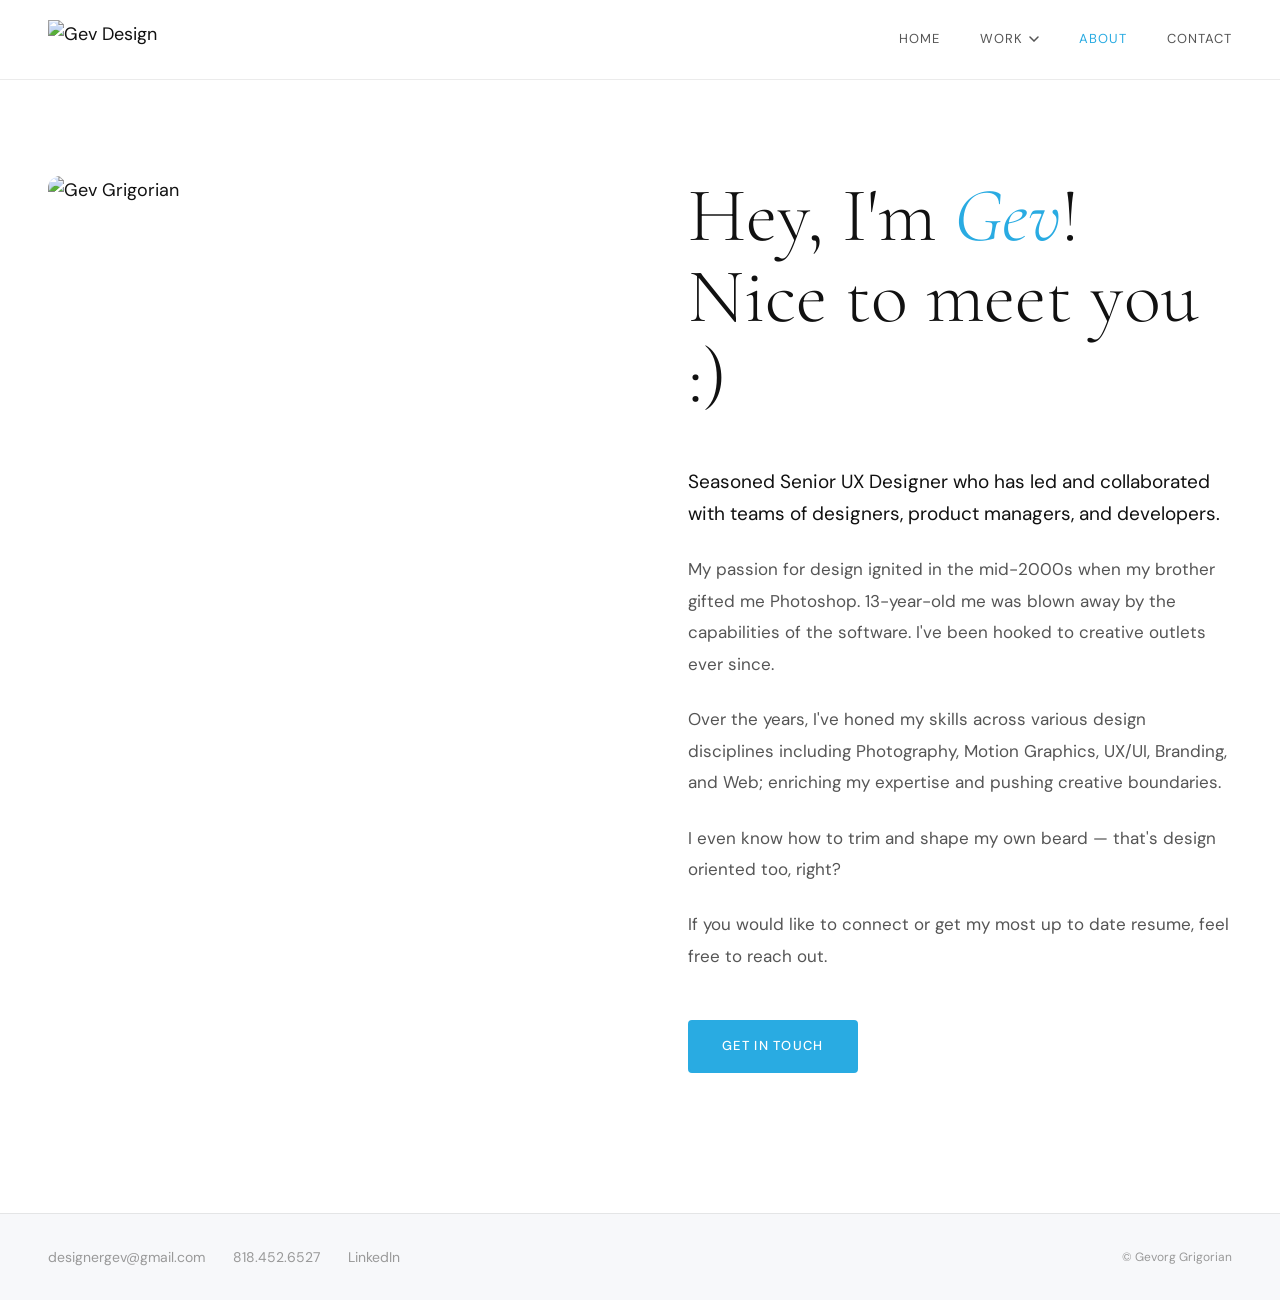
==== about.html @ 08b980d9 "Add files via upload" ====
<!DOCTYPE html>
<html lang="en">
<head>
  <meta charset="UTF-8" />
  <meta name="viewport" content="width=device-width, initial-scale=1.0" />
  <title>About — Gev Design</title>
  <link rel="preconnect" href="https://fonts.googleapis.com">
  <link rel="preconnect" href="https://fonts.gstatic.com" crossorigin>
  <link href="https://fonts.googleapis.com/css2?family=Cormorant+Garamond:ital,wght@0,300;0,400;0,600;1,300;1,400&family=DM+Sans:opsz,wght@9..40,300;9..40,400;9..40,500&display=swap" rel="stylesheet">
  <link rel="stylesheet" href="style.css" />
</head>
<body>
<nav class="nav">
  <a href="index.html" class="nav-logo"><img src="https://images.squarespace-cdn.com/content/v1/5e78019645630059aea17c07/1584992266800-M5TKYRN9V7KKILRTRA14/Gevorg_grigorian_logo2.png?format=300w" alt="Gev Design" /></a>
  <button class="nav-toggle"><span></span><span></span><span></span></button>
  <ul class="nav-links">
    <li><a href="index.html">Home</a></li>
    <li class="nav-dropdown">
      <span>Work <svg width="10" height="6" viewBox="0 0 10 6" fill="none"><path d="M1 1l4 4 4-4" stroke="currentColor" stroke-width="1.5" stroke-linecap="round"/></svg></span>
      <ul class="dropdown-menu">
        <li><a href="unified-viking.html">Unified Viking Experience</a></li>
        <li><a href="strategic-tactical.html">Strategic Tactical Journey</a></li>
        <li><a href="widget-gallery.html">Nativo Widget Gallery</a></li>
        <li><a href="hilton-microsite.html">Hilton Microsite</a></li>
      </ul>
    </li>
    <li><a href="about.html" class="active">About</a></li>
    <li><a href="contact.html">Contact</a></li>
  </ul>
</nav>

<div class="about-grid">
  <div class="about-img animate-reveal">
    <img src="https://images.squarespace-cdn.com/content/v1/5e78019645630059aea17c07/d8e32f5e-2ee8-4597-884b-61103e35e79b/gev.jpg" alt="Gev Grigorian" />
  </div>
  <div class="about-content">
    <h1 class="animate-up delay-1">Hey, I'm <em>Gev</em>!<br/>Nice to meet you :)</h1>
    <div class="about-body">
      <p class="animate-reveal">Seasoned Senior UX Designer who has led and collaborated with teams of designers, product managers, and developers.</p>
      <p class="animate-reveal">My passion for design ignited in the mid-2000s when my brother gifted me Photoshop. 13-year-old me was blown away by the capabilities of the software. I've been hooked to creative outlets ever since.</p>
      <p class="animate-reveal">Over the years, I've honed my skills across various design disciplines including Photography, Motion Graphics, UX/UI, Branding, and Web; enriching my expertise and pushing creative boundaries.</p>
      <p class="animate-reveal">I even know how to trim and shape my own beard — that's design oriented too, right?</p>
      <p class="animate-reveal">If you would like to connect or get my most up to date resume, feel free to reach out.</p>
      <div class="animate-reveal" style="margin-top:48px;">
        <a href="contact.html" class="btn">Get In Touch</a>
      </div>
    </div>
  </div>
</div>

<footer>
  <div class="footer-links">
    <a href="mailto:designergev@gmail.com">designergev@gmail.com</a>
    <a href="tel:8184526527">818.452.6527</a>
    <a href="https://www.linkedin.com/in/designergev/" target="_blank">LinkedIn</a>
  </div>
  <p class="footer-copy">© Gevorg Grigorian</p>
</footer>
<script src="main.js"></script>
</body>
</html>
---- style.css ----
/* GEV DESIGN — Global Styles */

*, *::before, *::after { box-sizing: border-box; margin: 0; padding: 0; }

:root {
  --bg: #ffffff;
  --bg2: #f7f8fa;
  --bg3: #f0f2f5;
  --border: rgba(0,0,0,0.08);
  --border-mid: rgba(0,0,0,0.15);
  --text: #111111;
  --text-muted: #555555;
  --text-faint: #999999;
  --accent: #29ABE2;
  --accent-dark: #1a8fc0;
  --radius: 4px;
  --radius-lg: 12px;
  --nav-h: 80px;
  --max-w: 1320px;
  --font-serif: 'Cormorant Garamond', Georgia, serif;
  --font-sans: 'DM Sans', system-ui, sans-serif;
  --ease: 0.35s cubic-bezier(0.25, 0.46, 0.45, 0.94);
}

html { scroll-behavior: smooth; }
body { background: var(--bg); color: var(--text); font-family: var(--font-sans); font-size: 18px; line-height: 1.6; -webkit-font-smoothing: antialiased; }
img { display: block; max-width: 100%; height: auto; }
a { color: inherit; text-decoration: none; }

/* NAV */
.nav {
  position: fixed; top: 0; left: 0; right: 0; z-index: 100;
  height: var(--nav-h); display: flex; align-items: center;
  justify-content: space-between; padding: 0 48px;
  background: rgba(255,255,255,0.96);
  backdrop-filter: blur(18px); -webkit-backdrop-filter: blur(18px);
  border-bottom: 1px solid var(--border);
}
.nav-logo img { height: 40px; width: auto; transition: opacity var(--ease); }
.nav-logo:hover img { opacity: 0.75; }
.nav-links { display: flex; align-items: center; gap: 40px; list-style: none; }
.nav-links a, .nav-links > li > span {
  font-size: 13px; letter-spacing: 0.08em; text-transform: uppercase;
  color: var(--text-muted); cursor: pointer; transition: color var(--ease);
  display: flex; align-items: center; gap: 5px;
}
.nav-links a:hover, .nav-links > li > span:hover, .nav-links a.active { color: var(--accent); }
.nav-dropdown { position: relative; }
.dropdown-menu {
  position: absolute; top: calc(100% + 16px); left: 50%;
  transform: translateX(-50%) translateY(-8px);
  background: var(--bg); border: 1px solid var(--border-mid);
  border-radius: var(--radius-lg); padding: 8px 0; list-style: none;
  min-width: 260px; opacity: 0; pointer-events: none;
  transition: opacity 0.2s ease, transform 0.2s ease;
  box-shadow: 0 8px 32px rgba(0,0,0,0.1);
}
.nav-dropdown:hover .dropdown-menu { opacity: 1; pointer-events: all; transform: translateX(-50%) translateY(0); }
.dropdown-menu li a { display: block; padding: 11px 22px; font-size: 14px; color: var(--text-muted); transition: color var(--ease), background var(--ease); }
.dropdown-menu li a:hover { color: var(--accent); background: var(--bg2); }
.nav-toggle { display: none; flex-direction: column; gap: 5px; background: none; border: none; cursor: pointer; padding: 4px; }
.nav-toggle span { display: block; width: 26px; height: 2px; background: var(--text); }

/* BUTTON */
.btn {
  display: inline-flex; align-items: center; gap: 8px;
  padding: 14px 32px; background: var(--accent); border: 2px solid var(--accent);
  color: #fff; font-family: var(--font-sans); font-size: 13px; font-weight: 500;
  letter-spacing: 0.1em; text-transform: uppercase; border-radius: var(--radius);
  cursor: pointer; transition: background var(--ease), border-color var(--ease);
}
.btn:hover { background: var(--accent-dark); border-color: var(--accent-dark); }

/* HERO */
.hero { position: relative; min-height: 100vh; display: flex; align-items: center; overflow: hidden; }
.hero-bg { position: absolute; inset: 0; }
.hero-bg img { width: 100%; height: 100%; object-fit: cover; object-position: center 30%; filter: brightness(0.5); }
.hero-overlay { position: absolute; inset: 0; background: linear-gradient(135deg, rgba(0,0,0,0.65) 0%, rgba(0,0,0,0.15) 60%, rgba(0,0,0,0.45) 100%); }
.hero-content { position: relative; z-index: 2; max-width: var(--max-w); margin: 0 auto; padding: 0 48px; padding-top: var(--nav-h); }
.hero-eyebrow { font-size: 12px; font-weight: 500; letter-spacing: 0.22em; text-transform: uppercase; color: var(--accent); margin-bottom: 22px; }
.hero-title { font-family: var(--font-serif); font-size: clamp(60px, 9vw, 112px); font-weight: 300; line-height: 1.0; color: #fff; margin-bottom: 28px; }
.hero-title em { font-style: italic; color: var(--accent); }
.hero-sub { font-size: 18px; font-weight: 300; color: rgba(255,255,255,0.78); max-width: 480px; line-height: 1.75; margin-bottom: 44px; }
.hero-scroll-hint { position: absolute; bottom: 44px; left: 50%; transform: translateX(-50%); display: flex; flex-direction: column; align-items: center; gap: 10px; z-index: 2; }
.hero-scroll-hint span { font-size: 10px; letter-spacing: 0.2em; text-transform: uppercase; color: rgba(255,255,255,0.35); }
.scroll-line { width: 1px; height: 48px; background: linear-gradient(to bottom, rgba(255,255,255,0.3), transparent); animation: scrollPulse 2s ease-in-out infinite; }
@keyframes scrollPulse { 0%, 100% { opacity: 0.3; } 50% { opacity: 1; } }

/* LABELS */
.section-label { font-size: 11px; letter-spacing: 0.25em; text-transform: uppercase; color: var(--accent); margin-bottom: 14px; }

/* HOMEPAGE WORK ROWS */
.work-label { display: flex; align-items: center; gap: 20px; max-width: var(--max-w); margin: 0 auto; padding: 96px 48px 48px; }
.work-label-text { font-size: 11px; letter-spacing: 0.25em; text-transform: uppercase; color: var(--accent); white-space: nowrap; }
.work-label-line { flex: 1; height: 1px; background: var(--border); }

.project-row { display: grid; grid-template-columns: 1fr 1fr; min-height: 500px; border-top: 1px solid var(--border); overflow: hidden; transition: background var(--ease); color: inherit; }
.project-row:last-of-type { border-bottom: 1px solid var(--border); }
.project-row:hover { background: var(--bg2); }
.project-row.reverse { direction: rtl; }
.project-row.reverse > * { direction: ltr; }
.project-img-wrap { overflow: hidden; background: var(--bg3); }
.project-img-wrap img { width: 100%; height: 100%; object-fit: cover; transition: transform 0.7s ease; }
.project-row:hover .project-img-wrap img { transform: scale(1.03); }
.project-info { padding: 72px 64px; display: flex; flex-direction: column; justify-content: center; }
.project-tag { font-size: 11px; letter-spacing: 0.14em; text-transform: uppercase; color: var(--accent); margin-bottom: 16px; }
.project-title { font-family: var(--font-serif); font-size: clamp(28px, 3vw, 42px); font-weight: 400; line-height: 1.15; color: var(--text); margin-bottom: 14px; }
.project-desc { font-size: 15px; color: var(--text-muted); line-height: 1.7; max-width: 380px; margin-bottom: 36px; }
.project-cta { display: inline-flex; align-items: center; gap: 10px; font-size: 12px; font-weight: 500; letter-spacing: 0.12em; text-transform: uppercase; color: var(--accent); transition: gap var(--ease); }
.project-row:hover .project-cta { gap: 16px; }

/* PHILOSOPHY */
.philosophy-section { background: var(--bg2); border-top: 1px solid var(--border); border-bottom: 1px solid var(--border); padding: 120px 48px; }
.philosophy-inner { max-width: 780px; margin: 0 auto; text-align: center; }
.philosophy-inner h2 { font-family: var(--font-serif); font-size: clamp(40px, 4vw, 56px); font-weight: 300; line-height: 1.15; margin-bottom: 28px; color: var(--text); }
.philosophy-inner h2 em { font-style: italic; color: var(--accent); }
.philosophy-inner p { font-size: 16px; color: var(--text-muted); line-height: 1.8; margin-bottom: 18px; }
.philosophy-inner p strong { color: var(--text); font-weight: 500; }
.philosophy-img-wrap { margin-top: 56px; border-radius: var(--radius-lg); overflow: hidden; }
.philosophy-img-wrap img { width: 100%; display: block; }

/* CTA */
.cta-section { text-align: center; padding: 120px 48px; background: var(--bg); }
.cta-section h2 { font-family: var(--font-serif); font-size: clamp(34px, 4vw, 54px); font-weight: 300; margin-bottom: 40px; color: var(--text); }
.cta-section h2 strong { font-weight: 600; color: var(--accent); }

/* FOOTER */
footer { background: var(--bg2); border-top: 1px solid var(--border); padding: 32px 48px; display: flex; align-items: center; justify-content: space-between; flex-wrap: wrap; gap: 16px; }
.footer-links { display: flex; gap: 28px; font-size: 14px; color: var(--text-faint); }
.footer-links a { transition: color var(--ease); }
.footer-links a:hover { color: var(--accent); }
.footer-copy { font-size: 12px; color: var(--text-faint); }

/* ABOUT */
.about-grid { display: grid; grid-template-columns: 1fr 1fr; gap: 96px; align-items: start; max-width: var(--max-w); margin: 0 auto; padding: calc(var(--nav-h) + 96px) 48px 140px; }
.about-img { position: sticky; top: calc(var(--nav-h) + 48px); }
.about-img img { width: 100%; border-radius: var(--radius-lg); }
.about-content h1 { font-family: var(--font-serif); font-size: clamp(46px, 6vw, 78px); font-weight: 300; line-height: 1.05; margin-bottom: 48px; color: var(--text); }
.about-content h1 em { font-style: italic; color: var(--accent); }
.about-body p { font-size: 17px; color: var(--text-muted); line-height: 1.85; margin-bottom: 24px; }
.about-body p:first-child { font-size: 19px; color: var(--text); line-height: 1.7; }

/* CONTACT */
.contact-section { min-height: calc(100vh - var(--nav-h)); display: flex; align-items: center; justify-content: center; padding: calc(var(--nav-h) + 72px) 48px 96px; }
.contact-inner { max-width: 660px; width: 100%; text-align: center; }
.contact-inner h1 { font-family: var(--font-serif); font-size: clamp(52px, 7vw, 92px); font-weight: 300; line-height: 1.0; margin-bottom: 28px; color: var(--text); }
.contact-inner h1 em { font-style: italic; color: var(--accent); }
.contact-inner .lead { font-size: 17px; color: var(--text-muted); line-height: 1.75; margin-bottom: 56px; }
.contact-links { border: 1px solid var(--border); border-radius: var(--radius-lg); overflow: hidden; margin-bottom: 48px; box-shadow: 0 4px 24px rgba(0,0,0,0.05); }
.contact-link-row { display: flex; align-items: center; justify-content: space-between; padding: 26px 32px; border-bottom: 1px solid var(--border); transition: background var(--ease); }
.contact-link-row:last-child { border-bottom: none; }
.contact-link-row:hover { background: var(--bg2); }
.contact-link-label { font-size: 11px; letter-spacing: 0.16em; text-transform: uppercase; color: var(--text-faint); }
.contact-link-value { font-size: 17px; color: var(--text); transition: color var(--ease); }
.contact-link-row:hover .contact-link-value { color: var(--accent); }

/* CASE STUDY HERO */
.case-hero { position: relative; height: 70vh; min-height: 480px; overflow: hidden; }
.case-hero img { width: 100%; height: 100%; object-fit: cover; filter: brightness(0.55); }
.case-hero-overlay { position: absolute; inset: 0; background: linear-gradient(to top, rgba(0,0,0,0.85) 0%, rgba(0,0,0,0.2) 55%, transparent 100%); }
.case-hero-content { position: absolute; bottom: 72px; left: 50%; transform: translateX(-50%); width: 100%; max-width: var(--max-w); padding: 0 48px; }
.case-hero-content .section-label { margin-bottom: 18px; }
.case-hero-content h1 { font-family: var(--font-serif); font-size: clamp(42px, 6vw, 76px); font-weight: 300; line-height: 1.05; margin-bottom: 18px; color: #fff; }
.case-hero-content .subtitle { font-size: 18px; color: rgba(255,255,255,0.7); font-weight: 300; }

/* CASE STUDY BODY */
.case-body { max-width: 860px; margin: 0 auto; padding: 96px 48px; }
.case-divider { display: flex; align-items: center; gap: 20px; margin: 72px 0; }
.case-divider::before, .case-divider::after { content: ''; flex: 1; height: 1px; background: linear-gradient(90deg, transparent, rgba(41,171,226,0.35), transparent); }
.case-divider-label { font-size: 11px; letter-spacing: 0.25em; text-transform: uppercase; color: var(--accent); opacity: 0.8; white-space: nowrap; }
.case-section h2 { font-family: var(--font-serif); font-size: clamp(30px, 3.5vw, 44px); font-weight: 400; margin-bottom: 22px; color: var(--text); }
.case-section h3 { font-size: 11px; letter-spacing: 0.2em; text-transform: uppercase; color: var(--accent); margin-top: 44px; margin-bottom: 16px; }
.case-section p { font-size: 16px; color: var(--text-muted); line-height: 1.85; margin-bottom: 18px; }
.case-section p strong { color: var(--text); font-weight: 500; }
.case-section ul { list-style: none; margin: 18px 0; }
.case-section ul li { font-size: 16px; color: var(--text-muted); line-height: 1.75; padding-left: 22px; position: relative; margin-bottom: 10px; }
.case-section ul li::before { content: ''; position: absolute; left: 0; top: 11px; width: 8px; height: 2px; background: var(--accent); border-radius: 2px; }

/* STATS */
.stats-grid { display: grid; grid-template-columns: repeat(auto-fit, minmax(140px, 1fr)); gap: 1px; background: var(--border); border: 1px solid var(--border); border-radius: var(--radius-lg); overflow: hidden; margin: 48px 0; }
.stat-item { background: var(--bg); padding: 32px 20px; text-align: center; }
.stat-number { font-family: var(--font-serif); font-size: 42px; font-weight: 300; color: var(--accent); line-height: 1; margin-bottom: 10px; }
.stat-label { font-size: 13px; color: var(--text-muted); line-height: 1.4; }

/* CASE IMAGES */
.case-img { margin: 40px 0; border-radius: var(--radius-lg); overflow: hidden; border: 1px solid var(--border); box-shadow: 0 4px 20px rgba(0,0,0,0.06); }
.case-img img { width: 100%; display: block; }
.case-img-caption { padding: 12px 18px; font-size: 12px; color: var(--text-faint); background: var(--bg2); text-align: center; letter-spacing: 0.04em; }
.case-img-row { display: grid; grid-template-columns: 1fr 1fr; gap: 16px; margin: 40px 0; align-items: start; }
.case-img-row .case-img { margin: 0; }
.case-img-3col { display: grid; grid-template-columns: 1fr 1fr 1fr; gap: 16px; margin: 40px 0; align-items: start; }
.case-img-3col .case-img { margin: 0; }

/* PROCESS STEPS */
.process-step { display: flex; gap: 32px; margin-bottom: 60px; }
.step-number { font-family: var(--font-serif); font-size: 56px; font-weight: 300; color: rgba(41,171,226,0.12); line-height: 1; flex-shrink: 0; width: 56px; text-align: right; padding-top: 4px; }
.step-content { flex: 1; }
.step-content h4 { font-size: 13px; font-weight: 500; letter-spacing: 0.1em; text-transform: uppercase; color: var(--text); margin-bottom: 14px; margin-top: 8px; }
.prototype-link { display: inline-flex; align-items: center; gap: 10px; padding: 14px 28px; border: 2px solid var(--accent); border-radius: var(--radius); font-size: 13px; letter-spacing: 0.08em; color: var(--accent); margin: 18px 0; transition: background var(--ease), color var(--ease); }
.prototype-link:hover { background: var(--accent); color: #fff; }

/* DEVICE MOCKUPS */
.device-row { display: grid; grid-template-columns: 2fr 1fr 1fr; gap: 24px; align-items: end; margin: 40px 0; }
.device-wrap { display: flex; flex-direction: column; align-items: center; gap: 12px; }
.device-caption { font-size: 12px; color: var(--text-faint); letter-spacing: 0.06em; text-align: center; }
.device-browser { width: 100%; border-radius: 10px; border: 1.5px solid var(--border-mid); overflow: hidden; background: var(--bg); box-shadow: 0 4px 20px rgba(0,0,0,0.08); }
.browser-bar { display: flex; align-items: center; gap: 6px; padding: 9px 12px; background: var(--bg3); border-bottom: 1px solid var(--border); }
.browser-dot { width: 10px; height: 10px; border-radius: 50%; flex-shrink: 0; }
.browser-dot:nth-child(1) { background: #ff5f57; }
.browser-dot:nth-child(2) { background: #febc2e; }
.browser-dot:nth-child(3) { background: #28c840; }
.browser-url { flex: 1; margin-left: 8px; font-size: 10px; color: var(--text-faint); background: var(--bg); border: 1px solid var(--border); border-radius: 4px; padding: 3px 10px; white-space: nowrap; overflow: hidden; text-overflow: ellipsis; }
.browser-screen img { width: 100%; display: block; }
.device-phone { width: 100%; border-radius: 28px; border: 2px solid var(--border-mid); background: var(--bg); box-shadow: 0 4px 20px rgba(0,0,0,0.1); display: flex; flex-direction: column; align-items: center; padding: 12px 6px 14px; }
.phone-notch { width: 52px; height: 9px; background: var(--border-mid); border-radius: 10px; margin-bottom: 8px; flex-shrink: 0; }
.phone-screen { width: 100%; overflow: hidden; border-radius: 3px; }
.phone-screen img { width: 100%; display: block; }
.phone-home { width: 32px; height: 4px; background: var(--border-mid); border-radius: 10px; margin-top: 10px; flex-shrink: 0; }

/* ANIMATIONS */
.animate-up { opacity: 0; transform: translateY(24px); animation: fadeUp 0.8s cubic-bezier(0.25, 0.46, 0.45, 0.94) forwards; }
.delay-1 { animation-delay: 0.1s; }
.delay-2 { animation-delay: 0.25s; }
.delay-3 { animation-delay: 0.4s; }
.delay-4 { animation-delay: 0.55s; }
.delay-5 { animation-delay: 0.8s; }
@keyframes fadeUp { to { opacity: 1; transform: translateY(0); } }
.animate-reveal { opacity: 0; transform: translateY(28px); transition: opacity 0.7s ease, transform 0.7s ease; }
.animate-reveal.visible { opacity: 1; transform: translateY(0); }

/* RESPONSIVE */
@media (max-width: 960px) {
  .nav { padding: 0 24px; }
  .nav-links { display: none; flex-direction: column; gap: 20px; }
  .nav-links.open { display: flex; position: fixed; inset: var(--nav-h) 0 0 0; background: var(--bg); padding: 40px 24px; overflow-y: auto; z-index: 99; }
  .nav-toggle { display: flex; }
  .dropdown-menu { position: static; transform: none !important; opacity: 1; pointer-events: all; background: var(--bg2); box-shadow: none; border-radius: var(--radius); padding: 8px 0 8px 16px; margin-top: 8px; min-width: unset; }
  .hero-content { padding-left: 24px; padding-right: 24px; }
  .project-row, .project-row.reverse { grid-template-columns: 1fr; direction: ltr; }
  .project-img-wrap { min-height: 280px; }
  .project-info { padding: 48px 32px; }
  .work-label { padding: 64px 24px 32px; }
  .philosophy-section { padding: 80px 24px; }
  .cta-section { padding: 80px 24px; }
  .about-grid { grid-template-columns: 1fr; gap: 48px; padding: calc(var(--nav-h) + 48px) 24px 80px; }
  .about-img { position: static; }
  .case-body { padding: 64px 24px; }
  .case-img-row { grid-template-columns: 1fr; }
  .case-img-3col { grid-template-columns: 1fr; }
  .device-row { grid-template-columns: 1fr; }
  .process-step { flex-direction: column; gap: 8px; }
  .step-number { font-size: 36px; width: auto; text-align: left; }
  footer { padding: 24px; flex-direction: column; text-align: center; }
}
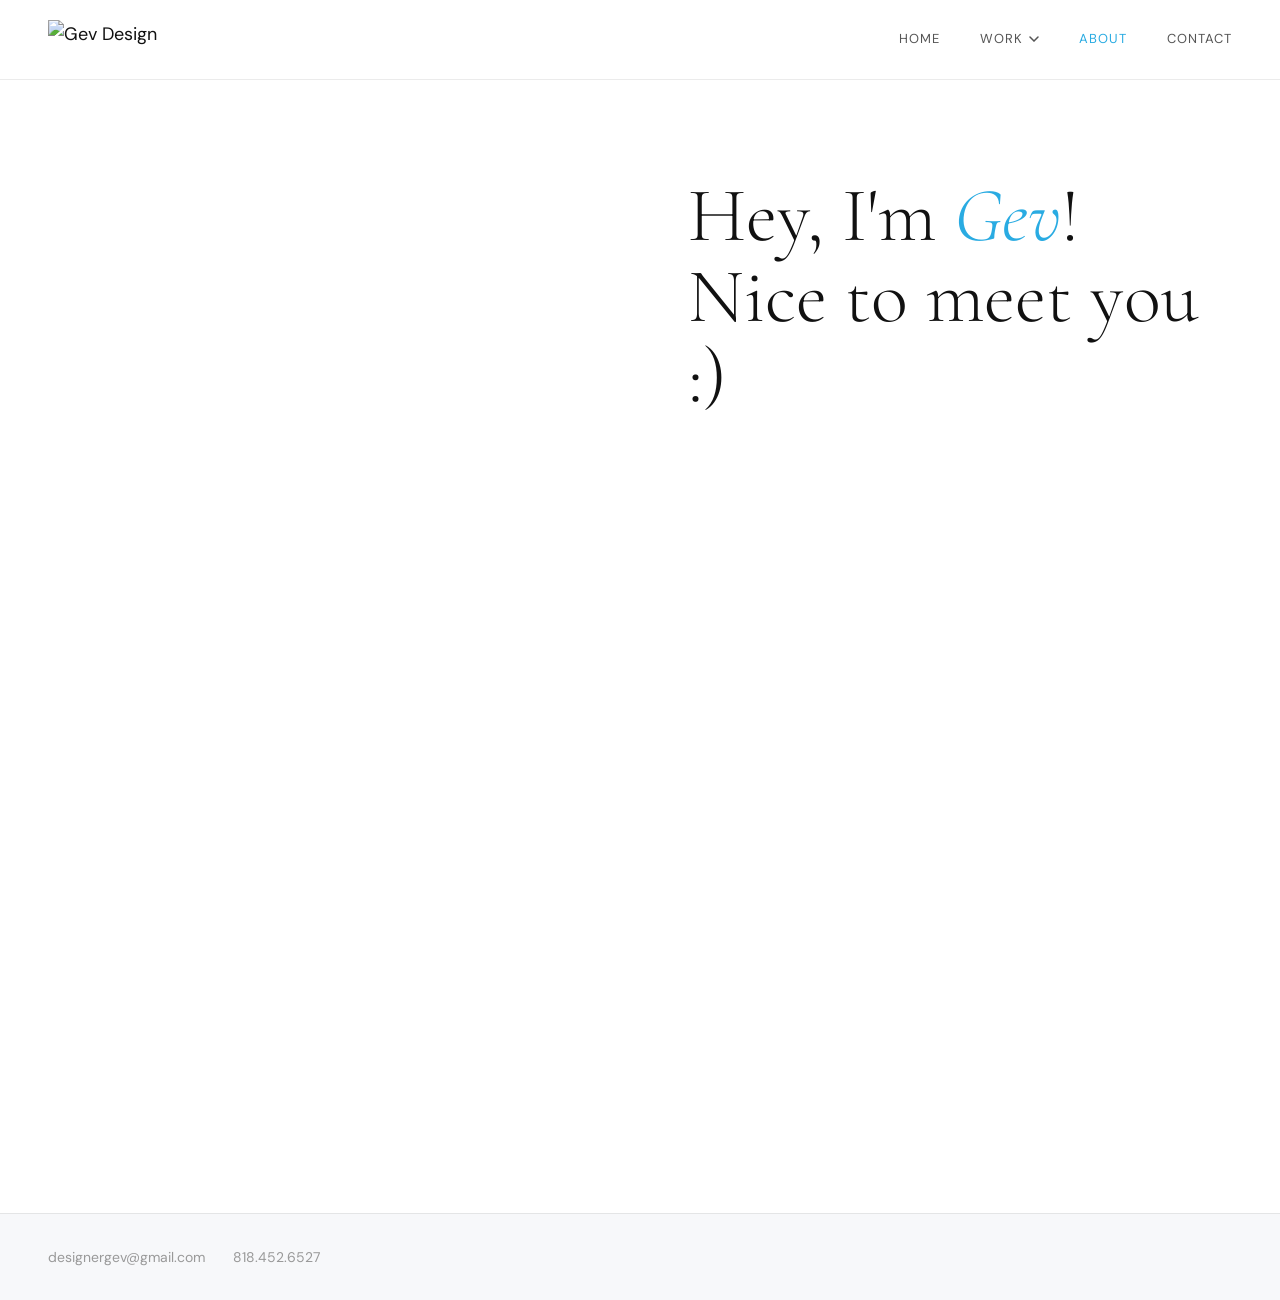
==== commit e323f610: "Add files via upload" ====
--- a/about.html
+++ b/about.html
@@ -52,10 +52,4 @@
   <div class="footer-links">
     <a href="mailto:designergev@gmail.com">designergev@gmail.com</a>
     <a href="tel:8184526527">818.452.6527</a>
-    <a href="https://www.linkedin.com/in/designergev/" target="_blank">LinkedIn</a>
-  </div>
-  <p class="footer-copy">© Gevorg Grigorian</p>
-</footer>
-<script src="main.js"></script>
-</body>
-</html>
+    <a href="https://www.linkedin.com/in/designergev/" target
--- a/style.css
+++ b/style.css
@@ -252,3 +252,87 @@
   .step-number { font-size: 36px; width: auto; text-align: left; }
   footer { padding: 24px; flex-direction: column; text-align: center; }
 }
+
+/* ============================================
+   HOMEPAGE — WORK CARDS (image + bg layout)
+   ============================================ */
+.work-section { max-width: 900px; margin: 0 auto; padding: 96px 48px 120px; }
+.work-heading { font-family: var(--font-serif); font-size: clamp(36px, 4vw, 52px); font-weight: 300; color: var(--text); text-align: center; margin-bottom: 64px; }
+
+.work-card { display: block; color: inherit; margin-bottom: 80px; }
+.work-card:last-child { margin-bottom: 0; }
+
+.work-card-mockup { text-align: center; margin-bottom: -2px; }
+.work-card-mockup img { max-width: 80%; margin: 0 auto; display: block; position: relative; z-index: 2; }
+
+.work-card-bg {
+  position: relative;
+  background-size: cover;
+  background-position: center;
+  border-radius: var(--radius-lg);
+  overflow: hidden;
+  min-height: 220px;
+  display: flex;
+  align-items: flex-end;
+  transition: transform var(--ease);
+}
+.work-card:hover .work-card-bg { transform: translateY(-3px); }
+.work-card-bg-overlay {
+  position: absolute; inset: 0;
+  background: linear-gradient(to top, rgba(0,0,0,0.82) 0%, rgba(0,0,0,0.35) 60%, rgba(0,0,0,0.1) 100%);
+}
+.work-card-info {
+  position: relative; z-index: 2;
+  padding: 32px 36px;
+  width: 100%;
+}
+.work-card-info h3 {
+  font-family: var(--font-serif);
+  font-size: clamp(22px, 2.5vw, 30px);
+  font-weight: 400;
+  color: #fff;
+  margin-bottom: 6px;
+}
+.work-card-info p {
+  font-size: 15px;
+  color: rgba(255,255,255,0.75);
+  margin-bottom: 16px;
+  line-height: 1.5;
+}
+.work-card-cta {
+  display: inline-flex;
+  align-items: center;
+  gap: 8px;
+  font-size: 12px;
+  font-weight: 500;
+  letter-spacing: 0.1em;
+  text-transform: uppercase;
+  color: var(--accent);
+  transition: gap var(--ease);
+}
+.work-card:hover .work-card-cta { gap: 14px; }
+
+/* ============================================
+   CASE STUDY — LAYOUT VARIANTS
+   ============================================ */
+
+/* Horizontal rule divider (replaces case-divider) */
+.case-rule { border: none; border-top: 1px solid var(--border); margin: 64px 0; }
+
+/* 2-column: overview + contribution side by side */
+.case-2col { display: grid; grid-template-columns: 1fr 1fr; gap: 56px; margin-bottom: 0; }
+
+/* Text left, image right */
+.case-text-image { display: grid; grid-template-columns: 1fr 1fr; gap: 56px; align-items: start; }
+.case-image-right .case-img { margin: 0; }
+
+/* Media label above image groups */
+.case-media-label { font-size: 11px; letter-spacing: 0.2em; text-transform: uppercase; color: var(--accent); margin: 36px 0 12px; }
+
+/* Responsive overrides */
+@media (max-width: 960px) {
+  .work-section { padding: 64px 24px 80px; }
+  .work-card-mockup img { max-width: 90%; }
+  .case-2col { grid-template-columns: 1fr; gap: 32px; }
+  .case-text-image { grid-template-columns: 1fr; }
+}
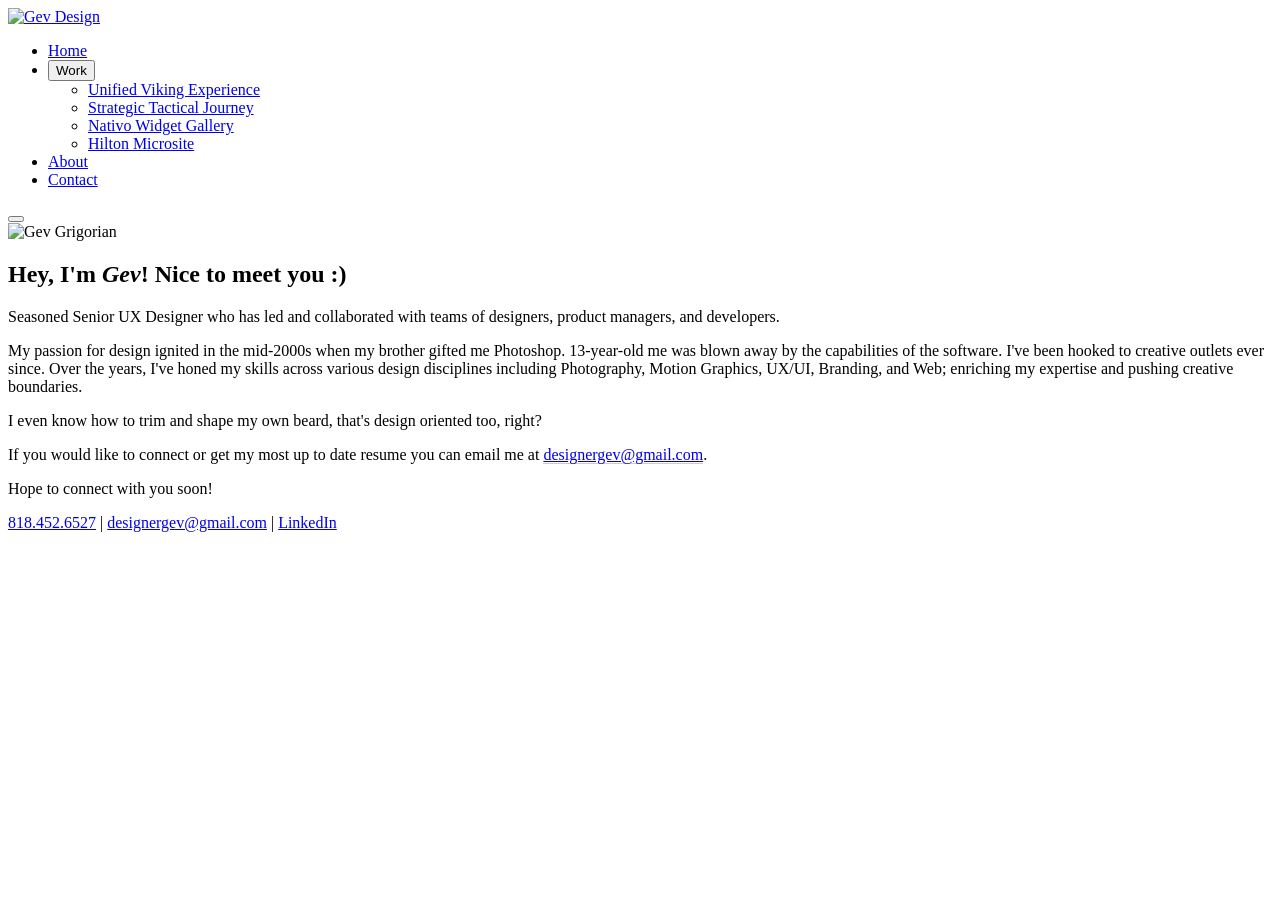
==== commit a90f2b84: "Add files via upload" ====
--- a/about.html
+++ b/about.html
@@ -1,55 +1,73 @@
 <!DOCTYPE html>
 <html lang="en">
 <head>
-  <meta charset="UTF-8" />
-  <meta name="viewport" content="width=device-width, initial-scale=1.0" />
+  <meta charset="UTF-8">
+  <meta name="viewport" content="width=device-width, initial-scale=1.0">
   <title>About — Gev Design</title>
-  <link rel="preconnect" href="https://fonts.googleapis.com">
-  <link rel="preconnect" href="https://fonts.gstatic.com" crossorigin>
-  <link href="https://fonts.googleapis.com/css2?family=Cormorant+Garamond:ital,wght@0,300;0,400;0,600;1,300;1,400&family=DM+Sans:opsz,wght@9..40,300;9..40,400;9..40,500&display=swap" rel="stylesheet">
-  <link rel="stylesheet" href="style.css" />
+  <link rel="stylesheet" href="css/style.css">
 </head>
 <body>
-<nav class="nav">
-  <a href="index.html" class="nav-logo"><img src="https://images.squarespace-cdn.com/content/v1/5e78019645630059aea17c07/1584992266800-M5TKYRN9V7KKILRTRA14/Gevorg_grigorian_logo2.png?format=300w" alt="Gev Design" /></a>
-  <button class="nav-toggle"><span></span><span></span><span></span></button>
-  <ul class="nav-links">
-    <li><a href="index.html">Home</a></li>
-    <li class="nav-dropdown">
-      <span>Work <svg width="10" height="6" viewBox="0 0 10 6" fill="none"><path d="M1 1l4 4 4-4" stroke="currentColor" stroke-width="1.5" stroke-linecap="round"/></svg></span>
-      <ul class="dropdown-menu">
-        <li><a href="unified-viking.html">Unified Viking Experience</a></li>
-        <li><a href="strategic-tactical.html">Strategic Tactical Journey</a></li>
-        <li><a href="widget-gallery.html">Nativo Widget Gallery</a></li>
-        <li><a href="hilton-microsite.html">Hilton Microsite</a></li>
+
+  <!-- Navigation -->
+  <nav class="site-nav">
+    <div class="nav-inner">
+      <a href="index.html" class="nav-logo">
+        <img src="https://images.squarespace-cdn.com/content/v1/5e78019645630059aea17c07/1584992266800-M5TKYRN9V7KKILRTRA14/Gevorg_grigorian_logo2.png?format=300w" alt="Gev Design">
+      </a>
+      <ul class="nav-links" id="navLinks">
+        <li><a href="index.html">Home</a></li>
+        <li class="dropdown-parent">
+          <button class="nav-dropdown-toggle">Work</button>
+          <ul class="nav-dropdown">
+            <li><a href="unified-viking.html">Unified Viking Experience</a></li>
+            <li><a href="strategic-tactical.html">Strategic Tactical Journey</a></li>
+            <li><a href="widget-gallery.html">Nativo Widget Gallery</a></li>
+            <li><a href="hilton-microsite.html">Hilton Microsite</a></li>
+          </ul>
+        </li>
+        <li><a href="about.html">About</a></li>
+        <li><a href="contact.html">Contact</a></li>
       </ul>
-    </li>
-    <li><a href="about.html" class="active">About</a></li>
-    <li><a href="contact.html">Contact</a></li>
-  </ul>
-</nav>
+      <button class="nav-hamburger" id="navHamburger" aria-label="Toggle menu">
+        <span></span><span></span><span></span>
+      </button>
+    </div>
+  </nav>
 
-<div class="about-grid">
-  <div class="about-img animate-reveal">
-    <img src="https://images.squarespace-cdn.com/content/v1/5e78019645630059aea17c07/d8e32f5e-2ee8-4597-884b-61103e35e79b/gev.jpg" alt="Gev Grigorian" />
-  </div>
-  <div class="about-content">
-    <h1 class="animate-up delay-1">Hey, I'm <em>Gev</em>!<br/>Nice to meet you :)</h1>
-    <div class="about-body">
-      <p class="animate-reveal">Seasoned Senior UX Designer who has led and collaborated with teams of designers, product managers, and developers.</p>
-      <p class="animate-reveal">My passion for design ignited in the mid-2000s when my brother gifted me Photoshop. 13-year-old me was blown away by the capabilities of the software. I've been hooked to creative outlets ever since.</p>
-      <p class="animate-reveal">Over the years, I've honed my skills across various design disciplines including Photography, Motion Graphics, UX/UI, Branding, and Web; enriching my expertise and pushing creative boundaries.</p>
-      <p class="animate-reveal">I even know how to trim and shape my own beard — that's design oriented too, right?</p>
-      <p class="animate-reveal">If you would like to connect or get my most up to date resume, feel free to reach out.</p>
-      <div class="animate-reveal" style="margin-top:48px;">
-        <a href="contact.html" class="btn">Get In Touch</a>
-      </div>
+  <!-- About Section -->
+  <section class="about-section">
+    <div class="about-image">
+      <img src="https://images.squarespace-cdn.com/content/v1/5e78019645630059aea17c07/d8e32f5e-2ee8-4597-884b-61103e35e79b/gev.jpg" alt="Gev Grigorian">
     </div>
-  </div>
-</div>
+    <div class="about-text">
+      <h1>Hey, I'm <em>Gev</em>! Nice to meet you :)</h1>
+      <p>Seasoned Senior UX Designer who has led and collaborated with teams of designers, product managers, and developers.</p>
+      <p>My passion for design ignited in the mid-2000s when my brother gifted me Photoshop. 13-year-old me was blown away by the capabilities of the software. I've been hooked to creative outlets ever since. Over the years, I've honed my skills across various design disciplines including Photography, Motion Graphics, UX/UI, Branding, and Web; enriching my expertise and pushing creative boundaries.</p>
+      <p>I even know how to trim and shape my own beard, that's design oriented too, right?</p>
+      <p>If you would like to connect or get my most up to date resume you can email me at <a href="mailto:designergev@gmail.com" style="border-bottom:1px solid #ccc;">designergev@gmail.com</a>.</p>
+      <p>Hope to connect with you soon!</p>
+    </div>
+  </section>
 
-<footer>
-  <div class="footer-links">
-    <a href="mailto:designergev@gmail.com">designergev@gmail.com</a>
-    <a href="tel:8184526527">818.452.6527</a>
-    <a href="https://www.linkedin.com/in/designergev/" target+  <!-- Footer -->
+  <footer class="site-footer">
+    <div class="footer-links">
+      <a href="tel:8184526527">818.452.6527</a>
+      <span class="divider">|</span>
+      <a href="mailto:designergev@gmail.com">designergev@gmail.com</a>
+      <span class="divider">|</span>
+      <a href="https://www.linkedin.com/in/designergev/" target="_blank" rel="noopener">LinkedIn</a>
+    </div>
+  </footer>
+
+  <script>
+    const hamburger = document.getElementById('navHamburger');
+    const navLinks = document.getElementById('navLinks');
+    hamburger.addEventListener('click', () => {
+      hamburger.classList.toggle('active');
+      navLinks.classList.toggle('open');
+    });
+  </script>
+
+</body>
+</html>
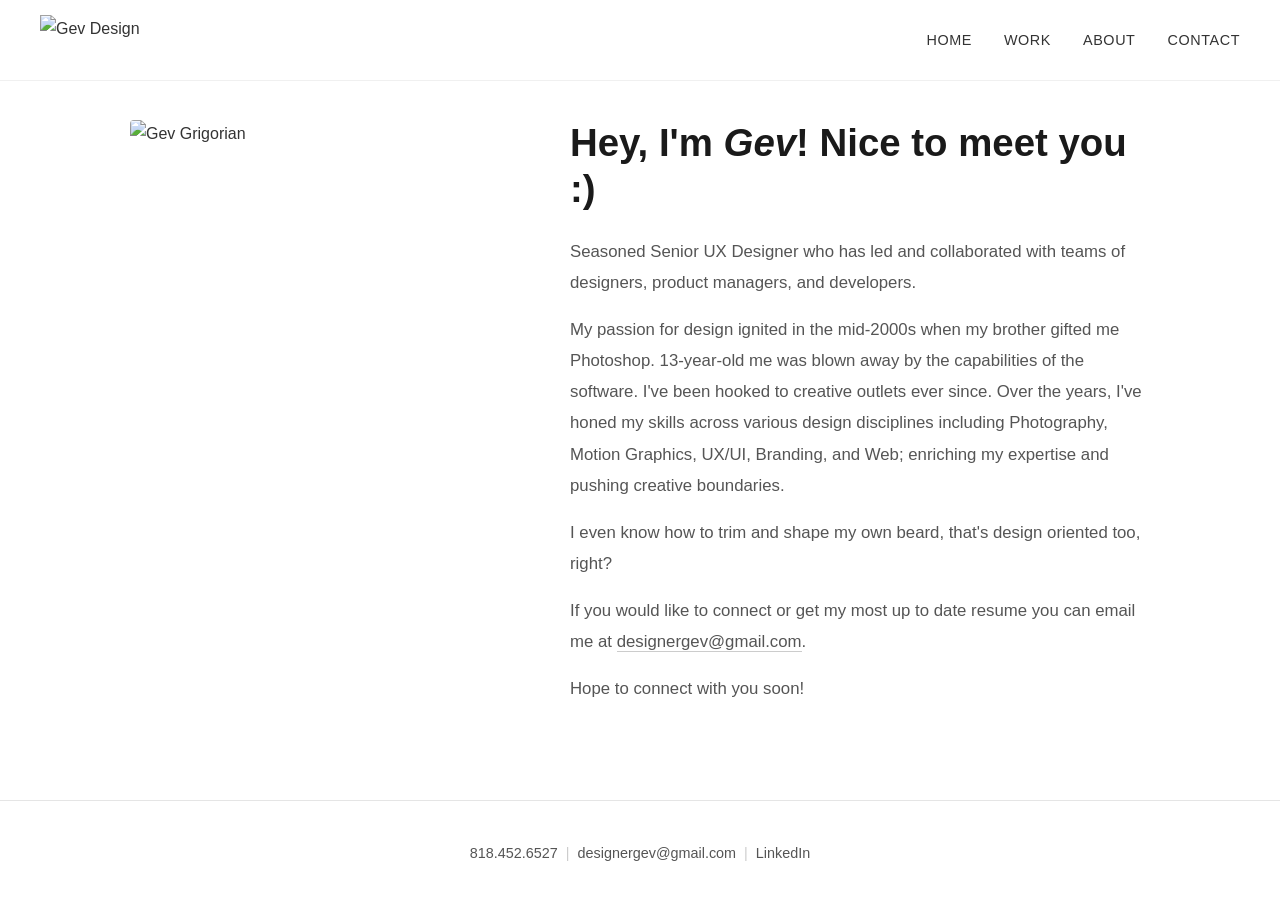
==== commit 0d8c02ff: "Add files via upload" ====
--- a/about.html
+++ b/about.html
@@ -4,7 +4,7 @@
   <meta charset="UTF-8">
   <meta name="viewport" content="width=device-width, initial-scale=1.0">
   <title>About — Gev Design</title>
-  <link rel="stylesheet" href="css/style.css">
+  <link rel="stylesheet" href="style.css">
 </head>
 <body>
 
@@ -60,14 +60,7 @@
     </div>
   </footer>
 
-  <script>
-    const hamburger = document.getElementById('navHamburger');
-    const navLinks = document.getElementById('navLinks');
-    hamburger.addEventListener('click', () => {
-      hamburger.classList.toggle('active');
-      navLinks.classList.toggle('open');
-    });
-  </script>
+  <script src="main.js"></script>
 
 </body>
 </html>
--- a/style.css
+++ b/style.css
@@ -0,0 +1,1030 @@
+/* ============================================
+   GEV DESIGN — Portfolio CSS
+   Matching Squarespace layout & proportions
+   ============================================ */
+
+/* --- Reset & Base --- */
+*, *::before, *::after {
+  box-sizing: border-box;
+  margin: 0;
+  padding: 0;
+}
+
+html {
+  scroll-behavior: smooth;
+}
+
+body {
+  font-family: 'Helvetica Neue', Helvetica, Arial, sans-serif;
+  color: #333;
+  line-height: 1.7;
+  background: #fff;
+  -webkit-font-smoothing: antialiased;
+}
+
+img {
+  max-width: 100%;
+  height: auto;
+  display: block;
+}
+
+a {
+  color: inherit;
+  text-decoration: none;
+}
+
+ul {
+  list-style: none;
+}
+
+/* --- Typography --- */
+h1 {
+  font-size: 2.8rem;
+  font-weight: 700;
+  line-height: 1.2;
+  color: #1a1a1a;
+}
+
+h2 {
+  font-size: 2rem;
+  font-weight: 700;
+  line-height: 1.3;
+  color: #1a1a1a;
+}
+
+h3 {
+  font-size: 1.5rem;
+  font-weight: 600;
+  line-height: 1.4;
+  color: #1a1a1a;
+}
+
+h4 {
+  font-size: 1.2rem;
+  font-weight: 600;
+  line-height: 1.4;
+  color: #1a1a1a;
+}
+
+p {
+  font-size: 1rem;
+  line-height: 1.8;
+  color: #555;
+  margin-bottom: 1rem;
+}
+
+em, i {
+  font-style: italic;
+}
+
+strong, b {
+  font-weight: 700;
+}
+
+
+/* ============================================
+   NAVIGATION
+   ============================================ */
+.site-nav {
+  position: fixed;
+  top: 0;
+  left: 0;
+  right: 0;
+  z-index: 1000;
+  background: rgba(255, 255, 255, 0.97);
+  border-bottom: 1px solid rgba(0,0,0,0.06);
+  backdrop-filter: blur(10px);
+  -webkit-backdrop-filter: blur(10px);
+}
+
+.nav-inner {
+  max-width: 1400px;
+  margin: 0 auto;
+  padding: 0 40px;
+  display: flex;
+  align-items: center;
+  justify-content: space-between;
+  height: 80px;
+}
+
+.nav-logo img {
+  height: 50px;
+  width: auto;
+}
+
+.nav-links {
+  display: flex;
+  align-items: center;
+  gap: 32px;
+}
+
+.nav-links > li {
+  position: relative;
+}
+
+.nav-links > li > a {
+  font-size: 0.9rem;
+  font-weight: 500;
+  letter-spacing: 0.04em;
+  text-transform: uppercase;
+  color: #333;
+  transition: color 0.2s;
+  padding: 8px 0;
+}
+
+.nav-links > li > a:hover {
+  color: #000;
+}
+
+/* Dropdown */
+.nav-dropdown-toggle {
+  font-size: 0.9rem;
+  font-weight: 500;
+  letter-spacing: 0.04em;
+  text-transform: uppercase;
+  color: #333;
+  cursor: pointer;
+  padding: 8px 0;
+  background: none;
+  border: none;
+  font-family: inherit;
+  transition: color 0.2s;
+}
+
+.nav-dropdown-toggle:hover {
+  color: #000;
+}
+
+.nav-dropdown {
+  position: absolute;
+  top: 100%;
+  left: -16px;
+  background: #fff;
+  min-width: 260px;
+  box-shadow: 0 8px 30px rgba(0,0,0,0.1);
+  border-radius: 4px;
+  padding: 12px 0;
+  opacity: 0;
+  visibility: hidden;
+  transform: translateY(4px);
+  transition: all 0.2s ease;
+}
+
+.dropdown-parent:hover .nav-dropdown {
+  opacity: 1;
+  visibility: visible;
+  transform: translateY(0);
+}
+
+.nav-dropdown a {
+  display: block;
+  padding: 10px 24px;
+  font-size: 0.85rem;
+  font-weight: 400;
+  color: #555;
+  transition: background 0.15s, color 0.15s;
+}
+
+.nav-dropdown a:hover {
+  background: #f5f5f5;
+  color: #000;
+}
+
+/* Mobile nav */
+.nav-hamburger {
+  display: none;
+  background: none;
+  border: none;
+  cursor: pointer;
+  width: 28px;
+  height: 20px;
+  position: relative;
+}
+
+.nav-hamburger span {
+  display: block;
+  width: 100%;
+  height: 2px;
+  background: #333;
+  position: absolute;
+  left: 0;
+  transition: all 0.3s;
+}
+
+.nav-hamburger span:nth-child(1) { top: 0; }
+.nav-hamburger span:nth-child(2) { top: 50%; transform: translateY(-50%); }
+.nav-hamburger span:nth-child(3) { bottom: 0; }
+
+.nav-hamburger.active span:nth-child(1) {
+  top: 50%;
+  transform: translateY(-50%) rotate(45deg);
+}
+.nav-hamburger.active span:nth-child(2) {
+  opacity: 0;
+}
+.nav-hamburger.active span:nth-child(3) {
+  bottom: 50%;
+  transform: translateY(50%) rotate(-45deg);
+}
+
+
+/* ============================================
+   HOMEPAGE HERO
+   ============================================ */
+.hero {
+  position: relative;
+  min-height: 100vh;
+  display: flex;
+  align-items: center;
+  justify-content: center;
+  text-align: center;
+  color: #fff;
+  overflow: hidden;
+  margin-top: 0;
+}
+
+.hero-bg {
+  position: absolute;
+  inset: 0;
+  z-index: 0;
+}
+
+.hero-bg img {
+  width: 100%;
+  height: 100%;
+  object-fit: cover;
+}
+
+.hero-bg::after {
+  content: '';
+  position: absolute;
+  inset: 0;
+  background: rgba(0, 0, 0, 0.45);
+}
+
+.hero-content {
+  position: relative;
+  z-index: 1;
+  max-width: 700px;
+  padding: 0 24px;
+}
+
+.hero-content h1 {
+  color: #fff;
+  font-size: 3.2rem;
+  margin-bottom: 20px;
+}
+
+.hero-content p {
+  color: rgba(255, 255, 255, 0.9);
+  font-size: 1.15rem;
+  line-height: 1.8;
+  margin-bottom: 32px;
+}
+
+.btn-primary {
+  display: inline-block;
+  padding: 14px 40px;
+  background: #fff;
+  color: #1a1a1a;
+  font-size: 0.9rem;
+  font-weight: 600;
+  letter-spacing: 0.06em;
+  text-transform: uppercase;
+  border: 2px solid #fff;
+  transition: all 0.3s;
+}
+
+.btn-primary:hover {
+  background: transparent;
+  color: #fff;
+}
+
+
+/* ============================================
+   HOMEPAGE — MY WORK SECTIONS
+   Squarespace-style: full-width rows,
+   side-by-side image + text, alternating
+   ============================================ */
+.my-work-heading {
+  text-align: center;
+  padding: 80px 24px 0;
+  font-size: 2.4rem;
+  color: #1a1a1a;
+}
+
+.work-section {
+  display: flex;
+  align-items: center;
+  min-height: 520px;
+  position: relative;
+  overflow: hidden;
+}
+
+.work-section:nth-child(odd) {
+  flex-direction: row;
+}
+
+.work-section:nth-child(even) {
+  flex-direction: row-reverse;
+}
+
+.work-section-bg {
+  position: absolute;
+  inset: 0;
+  z-index: 0;
+}
+
+.work-section-bg img {
+  width: 100%;
+  height: 100%;
+  object-fit: cover;
+  opacity: 0.2;
+}
+
+.work-section-image {
+  flex: 1;
+  position: relative;
+  z-index: 1;
+  display: flex;
+  align-items: center;
+  justify-content: center;
+  padding: 60px 40px;
+}
+
+.work-section-image img {
+  max-width: 100%;
+  max-height: 420px;
+  width: auto;
+  border-radius: 4px;
+  box-shadow: 0 12px 40px rgba(0, 0, 0, 0.15);
+}
+
+.work-section-text {
+  flex: 1;
+  position: relative;
+  z-index: 1;
+  padding: 60px 60px;
+}
+
+.work-section-text h3 {
+  font-size: 1.8rem;
+  font-weight: 700;
+  margin-bottom: 8px;
+  color: #1a1a1a;
+}
+
+.work-section-text h4 {
+  font-size: 1.05rem;
+  font-weight: 400;
+  color: #666;
+  margin-bottom: 24px;
+}
+
+.work-section-text .btn-view-project {
+  display: inline-block;
+  padding: 12px 32px;
+  border: 2px solid #1a1a1a;
+  color: #1a1a1a;
+  font-size: 0.85rem;
+  font-weight: 600;
+  letter-spacing: 0.06em;
+  text-transform: uppercase;
+  transition: all 0.3s;
+}
+
+.work-section-text .btn-view-project:hover {
+  background: #1a1a1a;
+  color: #fff;
+}
+
+/* Background colors per section */
+.work-section--viking {
+  background: #f0ece4;
+}
+
+.work-section--strategic {
+  background: #e8edf2;
+}
+
+.work-section--widget {
+  background: #eae8ef;
+}
+
+.work-section--hilton {
+  background: #e4eceb;
+}
+
+
+/* ============================================
+   HOMEPAGE — HUMANIZE / BOTTOM SECTIONS
+   ============================================ */
+.humanize-section {
+  text-align: center;
+  padding: 100px 24px;
+  max-width: 1000px;
+  margin: 0 auto;
+}
+
+.humanize-section h2 {
+  font-size: 2.2rem;
+  margin-bottom: 24px;
+}
+
+.humanize-section p {
+  font-size: 1.05rem;
+  max-width: 800px;
+  margin: 0 auto 24px;
+}
+
+.humanize-section img {
+  max-width: 600px;
+  margin: 32px auto;
+}
+
+.cta-section {
+  text-align: center;
+  padding: 80px 24px;
+  background: #f7f7f7;
+}
+
+.cta-section h2 {
+  font-size: 2rem;
+  margin-bottom: 24px;
+}
+
+
+/* ============================================
+   CASE STUDY PAGES — HERO
+   ============================================ */
+.case-hero {
+  position: relative;
+  width: 100%;
+  height: 70vh;
+  min-height: 400px;
+  max-height: 600px;
+  overflow: hidden;
+  margin-top: 80px;
+}
+
+.case-hero img {
+  width: 100%;
+  height: 100%;
+  object-fit: cover;
+}
+
+
+/* ============================================
+   CASE STUDY PAGES — CONTENT
+   ============================================ */
+.case-content {
+  max-width: 1100px;
+  margin: 0 auto;
+  padding: 60px 40px 80px;
+}
+
+.case-content h1 {
+  font-size: 2.6rem;
+  margin-bottom: 8px;
+}
+
+.case-subtitle {
+  font-size: 1.15rem;
+  color: #777;
+  margin-bottom: 48px;
+  font-style: italic;
+}
+
+.case-content h2 {
+  font-size: 1.8rem;
+  margin-top: 56px;
+  margin-bottom: 16px;
+}
+
+.case-content h3 {
+  font-size: 1.4rem;
+  margin-top: 40px;
+  margin-bottom: 12px;
+}
+
+.case-content h4 {
+  font-size: 1.2rem;
+  margin-top: 32px;
+  margin-bottom: 12px;
+}
+
+.case-content p {
+  font-size: 1.05rem;
+  line-height: 1.85;
+}
+
+.case-content ul {
+  margin: 12px 0 20px 24px;
+  list-style: disc;
+}
+
+.case-content ul li {
+  font-size: 1.05rem;
+  line-height: 1.85;
+  color: #555;
+  margin-bottom: 8px;
+}
+
+.case-content hr {
+  border: none;
+  border-top: 1px solid #e0e0e0;
+  margin: 48px 0;
+}
+
+
+/* --- Case Study Images --- */
+.case-image {
+  margin: 32px 0;
+}
+
+.case-image img {
+  width: 100%;
+  border-radius: 4px;
+}
+
+/* Image in a container/card block (keep this nice look from GitHub version) */
+.case-image-block {
+  margin: 32px 0;
+  background: #f5f5f5;
+  border-radius: 8px;
+  padding: 32px;
+  display: flex;
+  align-items: center;
+  justify-content: center;
+}
+
+.case-image-block img {
+  max-width: 100%;
+  border-radius: 4px;
+}
+
+/* Full-width image (no container) */
+.case-image-full {
+  margin: 32px 0;
+}
+
+.case-image-full img {
+  width: 100%;
+  border-radius: 4px;
+}
+
+
+/* --- Side by side images (Existing Designs, etc.) --- */
+.image-row {
+  display: flex;
+  gap: 24px;
+  margin: 32px 0;
+  align-items: stretch;
+}
+
+.image-row .image-col {
+  flex: 1;
+  display: flex;
+  flex-direction: column;
+}
+
+.image-row .image-col .image-block {
+  background: #f5f5f5;
+  border-radius: 8px;
+  padding: 24px;
+  flex: 1;
+  display: flex;
+  align-items: center;
+  justify-content: center;
+  overflow: hidden;
+}
+
+.image-row .image-col .image-block img {
+  max-width: 100%;
+  max-height: 100%;
+  object-fit: contain;
+  border-radius: 4px;
+}
+
+.image-row .image-col .image-caption {
+  text-align: center;
+  font-size: 0.85rem;
+  color: #888;
+  margin-top: 10px;
+  font-weight: 500;
+}
+
+/* Equal-height image row — forces all images to match height */
+.image-row--equal {
+  align-items: stretch;
+}
+
+.image-row--equal .image-block {
+  height: 100%;
+}
+
+/* Three-column image row */
+.image-row--three {
+  display: grid;
+  grid-template-columns: 1fr 1fr 1fr;
+  gap: 24px;
+  margin: 32px 0;
+}
+
+.image-row--three .image-col {
+  display: flex;
+  flex-direction: column;
+}
+
+.image-row--three .image-col .image-block {
+  background: #f5f5f5;
+  border-radius: 8px;
+  padding: 24px;
+  flex: 1;
+  display: flex;
+  align-items: center;
+  justify-content: center;
+  overflow: hidden;
+}
+
+.image-row--three .image-col .image-block img {
+  max-width: 100%;
+  object-fit: contain;
+  border-radius: 4px;
+}
+
+.image-row--three .image-col .image-caption {
+  text-align: center;
+  font-size: 0.85rem;
+  color: #888;
+  margin-top: 10px;
+  font-weight: 500;
+}
+
+
+/* --- Desktop + Mobile side by side (Existing Designs) --- */
+.existing-designs-row {
+  display: flex;
+  gap: 24px;
+  margin: 32px 0;
+  align-items: stretch;
+}
+
+.existing-designs-row .design-col-desktop {
+  flex: 2;
+  display: flex;
+  flex-direction: column;
+}
+
+.existing-designs-row .design-col-mobile {
+  flex: 1;
+  display: flex;
+  flex-direction: column;
+  gap: 16px;
+}
+
+.existing-designs-row .design-block {
+  background: #f5f5f5;
+  border-radius: 8px;
+  padding: 24px;
+  display: flex;
+  align-items: center;
+  justify-content: center;
+  flex: 1;
+  overflow: hidden;
+}
+
+.existing-designs-row .design-block img {
+  max-width: 100%;
+  max-height: 100%;
+  object-fit: contain;
+  border-radius: 4px;
+}
+
+.existing-designs-row .design-label {
+  text-align: center;
+  font-size: 0.85rem;
+  color: #888;
+  margin-top: 10px;
+  font-weight: 500;
+}
+
+
+/* --- Process Steps --- */
+.process-step {
+  margin: 48px 0;
+}
+
+.process-step h4 {
+  font-size: 1.25rem;
+  margin-bottom: 16px;
+}
+
+
+/* --- Data Points / Stats --- */
+.stats-row {
+  display: flex;
+  gap: 32px;
+  margin: 40px 0;
+  justify-content: center;
+  flex-wrap: wrap;
+}
+
+.stat-item {
+  text-align: center;
+  flex: 1;
+  min-width: 160px;
+}
+
+.stat-number {
+  font-size: 2.4rem;
+  font-weight: 700;
+  color: #1a1a1a;
+  display: block;
+}
+
+.stat-label {
+  font-size: 0.9rem;
+  color: #777;
+  margin-top: 4px;
+}
+
+
+/* --- Prototype Link --- */
+.prototype-link {
+  display: inline-block;
+  padding: 14px 36px;
+  border: 2px solid #1a1a1a;
+  color: #1a1a1a;
+  font-size: 0.9rem;
+  font-weight: 600;
+  letter-spacing: 0.04em;
+  text-transform: uppercase;
+  transition: all 0.3s;
+  margin: 24px 0;
+}
+
+.prototype-link:hover {
+  background: #1a1a1a;
+  color: #fff;
+}
+
+
+/* ============================================
+   ABOUT PAGE
+   ============================================ */
+.about-section {
+  max-width: 1100px;
+  margin: 0 auto;
+  padding: 0 40px 80px;
+  display: flex;
+  align-items: flex-start;
+  gap: 60px;
+  margin-top: 120px;
+}
+
+.about-image {
+  flex: 0 0 380px;
+}
+
+.about-image img {
+  width: 100%;
+  border-radius: 4px;
+}
+
+.about-text {
+  flex: 1;
+}
+
+.about-text h1 {
+  font-size: 2.4rem;
+  margin-bottom: 24px;
+}
+
+.about-text p {
+  font-size: 1.05rem;
+  line-height: 1.85;
+}
+
+
+/* ============================================
+   CONTACT PAGE
+   ============================================ */
+.contact-section {
+  max-width: 800px;
+  margin: 160px auto 80px;
+  padding: 0 40px;
+  text-align: center;
+}
+
+.contact-section h1 {
+  font-size: 2.6rem;
+  margin-bottom: 16px;
+}
+
+.contact-section p {
+  font-size: 1.1rem;
+  margin-bottom: 12px;
+}
+
+.contact-section a {
+  color: #1a1a1a;
+  font-weight: 600;
+  border-bottom: 1px solid #ccc;
+  transition: border-color 0.2s;
+}
+
+.contact-section a:hover {
+  border-color: #1a1a1a;
+}
+
+
+/* ============================================
+   FOOTER
+   ============================================ */
+.site-footer {
+  border-top: 1px solid #e5e5e5;
+  padding: 40px 24px;
+  text-align: center;
+  font-size: 0.9rem;
+  color: #888;
+}
+
+.footer-links {
+  display: flex;
+  justify-content: center;
+  align-items: center;
+  gap: 8px;
+  margin-bottom: 12px;
+}
+
+.footer-links a {
+  color: #555;
+  transition: color 0.2s;
+}
+
+.footer-links a:hover {
+  color: #000;
+}
+
+.footer-links .divider {
+  color: #ccc;
+}
+
+.footer-copyright {
+  font-size: 0.8rem;
+  color: #aaa;
+}
+
+
+/* ============================================
+   CTA BOTTOM SECTION (shared across pages)
+   ============================================ */
+.bottom-cta {
+  text-align: center;
+  padding: 80px 24px;
+  background: #f7f7f7;
+  margin-top: 48px;
+}
+
+.bottom-cta h2 {
+  font-size: 2rem;
+  margin-bottom: 24px;
+}
+
+
+/* ============================================
+   RESPONSIVE
+   ============================================ */
+@media (max-width: 968px) {
+  /* Nav */
+  .nav-links {
+    display: none;
+    position: fixed;
+    top: 80px;
+    left: 0;
+    right: 0;
+    bottom: 0;
+    background: #fff;
+    flex-direction: column;
+    align-items: center;
+    justify-content: flex-start;
+    padding-top: 48px;
+    gap: 24px;
+  }
+
+  .nav-links.open {
+    display: flex;
+  }
+
+  .nav-hamburger {
+    display: block;
+  }
+
+  .nav-dropdown {
+    position: static;
+    box-shadow: none;
+    opacity: 1;
+    visibility: visible;
+    transform: none;
+    padding: 0;
+    min-width: auto;
+    text-align: center;
+  }
+
+  .nav-dropdown a {
+    padding: 8px 0;
+  }
+
+  /* Hero */
+  .hero-content h1 {
+    font-size: 2.2rem;
+  }
+
+  /* Work sections */
+  .work-section,
+  .work-section:nth-child(odd),
+  .work-section:nth-child(even) {
+    flex-direction: column;
+    min-height: auto;
+  }
+
+  .work-section-image {
+    padding: 40px 24px 20px;
+  }
+
+  .work-section-text {
+    padding: 20px 24px 40px;
+    text-align: center;
+  }
+
+  /* Case content */
+  .case-content {
+    padding: 40px 24px 60px;
+  }
+
+  /* Image rows */
+  .image-row {
+    flex-direction: column;
+  }
+
+  .image-row--three {
+    grid-template-columns: 1fr;
+  }
+
+  .existing-designs-row {
+    flex-direction: column;
+  }
+
+  /* About */
+  .about-section {
+    flex-direction: column;
+    margin-top: 100px;
+    gap: 32px;
+  }
+
+  .about-image {
+    flex: none;
+    max-width: 340px;
+  }
+
+  /* Stats */
+  .stats-row {
+    flex-direction: column;
+    align-items: center;
+    gap: 24px;
+  }
+}
+
+@media (max-width: 600px) {
+  h1 { font-size: 2rem; }
+  h2 { font-size: 1.6rem; }
+  
+  .hero-content h1 { font-size: 1.8rem; }
+  .my-work-heading { font-size: 1.8rem; }
+  
+  .work-section-text h3 { font-size: 1.4rem; }
+  
+  .nav-inner { padding: 0 20px; }
+  .case-content { padding: 32px 20px 48px; }
+}
+
+
+/* ============================================
+   ANIMATIONS
+   ============================================ */
+.fade-in {
+  opacity: 0;
+  transform: translateY(24px);
+  transition: opacity 0.6s ease, transform 0.6s ease;
+}
+
+.fade-in.is-visible {
+  opacity: 1;
+  transform: translateY(0);
+}
+
+/* Nav scrolled state */
+.nav-scrolled {
+  box-shadow: 0 2px 20px rgba(0, 0, 0, 0.08);
+}
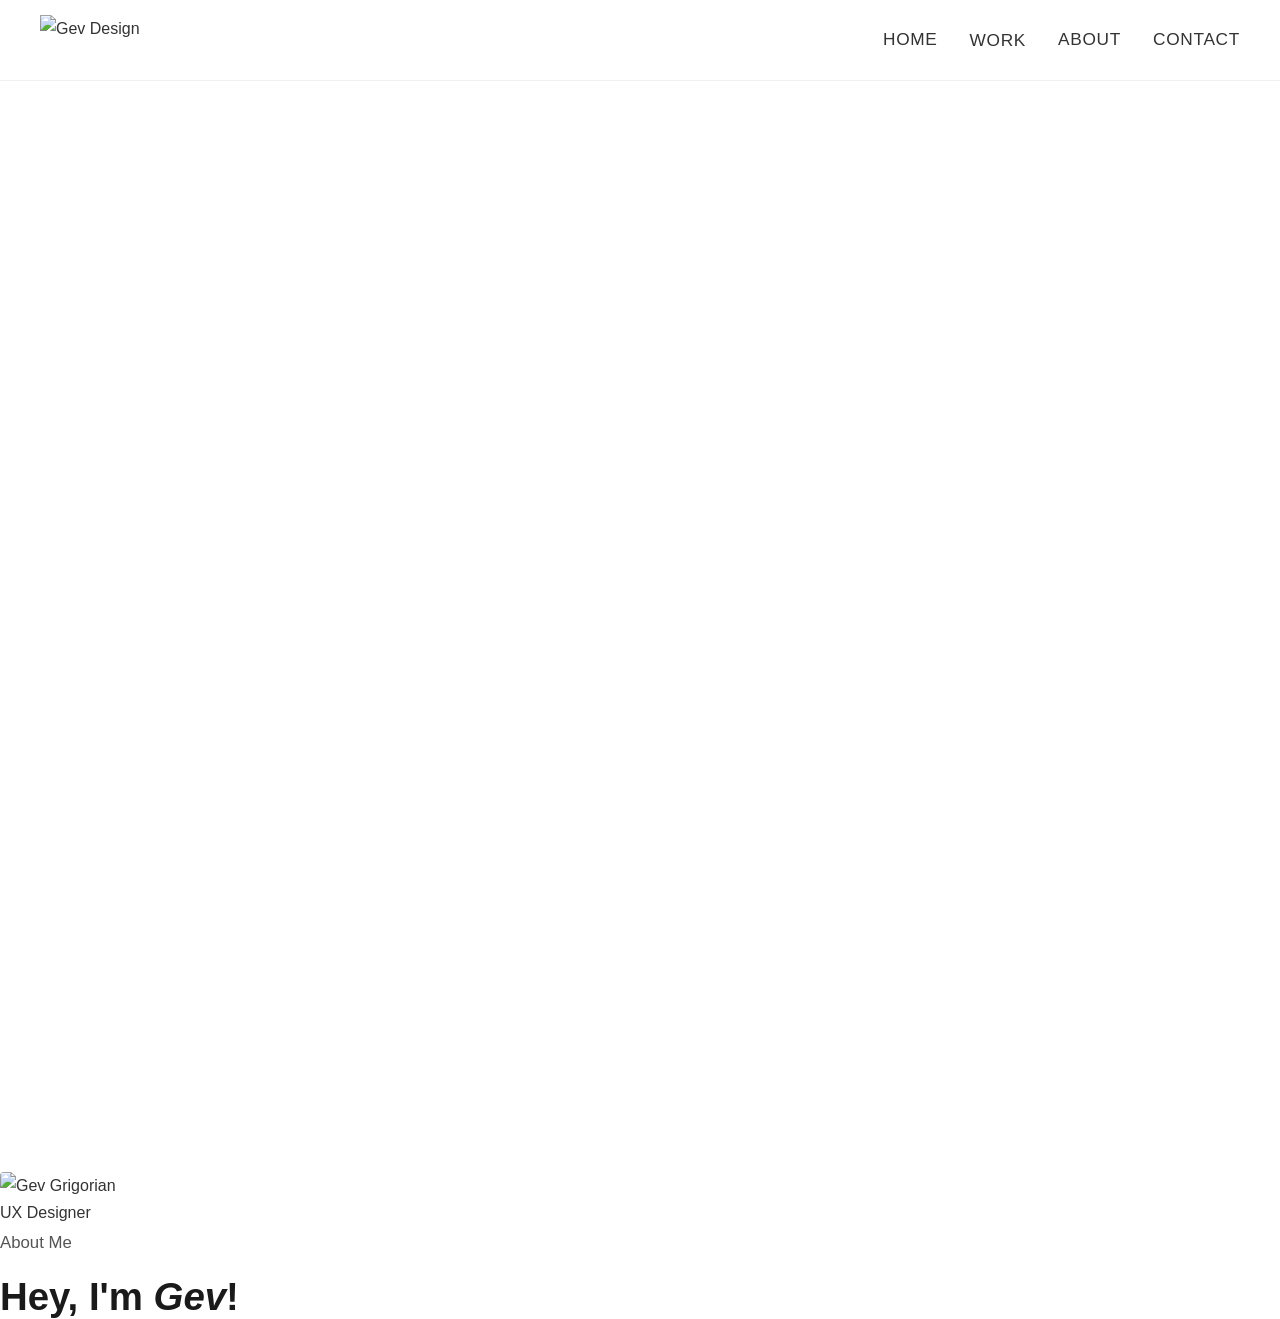
==== commit 57060308: "Add files via upload" ====
--- a/about.html
+++ b/about.html
@@ -35,25 +35,36 @@
   </nav>
 
   <!-- About Section -->
-  <section class="about-section">
-    <div class="about-image">
-      <img src="https://images.squarespace-cdn.com/content/v1/5e78019645630059aea17c07/d8e32f5e-2ee8-4597-884b-61103e35e79b/gev.jpg" alt="Gev Grigorian">
-    </div>
-    <div class="about-text">
-      <h1>Hey, I'm <em>Gev</em>! Nice to meet you :)</h1>
-      <p>Seasoned Senior UX Designer who has led and collaborated with teams of designers, product managers, and developers.</p>
-      <p>My passion for design ignited in the mid-2000s when my brother gifted me Photoshop. 13-year-old me was blown away by the capabilities of the software. I've been hooked to creative outlets ever since. Over the years, I've honed my skills across various design disciplines including Photography, Motion Graphics, UX/UI, Branding, and Web; enriching my expertise and pushing creative boundaries.</p>
-      <p>I even know how to trim and shape my own beard, that's design oriented too, right?</p>
-      <p>If you would like to connect or get my most up to date resume you can email me at <a href="mailto:designergev@gmail.com" style="border-bottom:1px solid #ccc;">designergev@gmail.com</a>.</p>
-      <p>Hope to connect with you soon!</p>
+  <section class="about-hero">
+    <canvas class="particle-canvas" id="particleCanvas"></canvas>
+    <div class="about-hero-inner">
+      <div class="about-image-wrap">
+        <div class="about-image-deco about-image-deco--1"></div>
+        <div class="about-image-deco about-image-deco--2"></div>
+        <div class="about-image">
+          <img src="https://images.squarespace-cdn.com/content/v1/5e78019645630059aea17c07/d8e32f5e-2ee8-4597-884b-61103e35e79b/gev.jpg" alt="Gev Grigorian">
+        </div>
+        <div class="about-image-badge">
+          <span>UX</span>
+          <span>Designer</span>
+        </div>
+      </div>
+      <div class="about-text">
+        <p class="about-eyebrow">About Me</p>
+        <h1>Hey, I'm <em>Gev</em>!<br>Nice to meet you <span class="wave">:)</span></h1>
+        <p class="about-lead">I'm a UX Designer who has led and collaborated with teams of designers, product managers, and developers to bring ideas to life.</p>
+        <p>My passion for design ignited in the mid-2000s when my brother gifted me Photoshop. 13-year-old me was blown away by the capabilities of the software. I've been hooked to creative outlets ever since. Over the years, I've honed my skills across various design disciplines including Photography, Motion Graphics, UX/UI, Branding, and Web; enriching my expertise and pushing creative boundaries.</p>
+        <p>I even know how to trim and shape my own beard, that's design oriented too, right?</p>
+        <p>If you'd like to connect or get my most up-to-date resume, email me at <a href="mailto:designergev@gmail.com" class="about-email">designergev@gmail.com</a>.</p>
+        <p class="about-signoff">Hope to connect with you soon!</p>
+      </div>
     </div>
   </section>
+
 
   <!-- Footer -->
   <footer class="site-footer">
     <div class="footer-links">
-      <a href="tel:8184526527">818.452.6527</a>
-      <span class="divider">|</span>
       <a href="mailto:designergev@gmail.com">designergev@gmail.com</a>
       <span class="divider">|</span>
       <a href="https://www.linkedin.com/in/designergev/" target="_blank" rel="noopener">LinkedIn</a>
@@ -61,6 +72,73 @@
   </footer>
 
   <script src="main.js"></script>
+  <script>
+    // Cursor particle effect
+    (function() {
+      const canvas = document.getElementById('particleCanvas');
+      if (!canvas) return;
+      const ctx = canvas.getContext('2d');
+      const section = canvas.closest('.about-hero');
+      let particles = [];
+      const colors = ['#3aadd1', '#E07D19', '#5bc0de', '#f0a030'];
+
+      function resize() {
+        canvas.width = section.offsetWidth;
+        canvas.height = section.offsetHeight;
+      }
+      resize();
+      window.addEventListener('resize', resize);
+
+      class Particle {
+        constructor(x, y) {
+          this.x = x;
+          this.y = y;
+          this.size = Math.random() * 4.2 + 1.4;
+          this.speedX = (Math.random() - 0.5) * 1.3;
+          this.speedY = (Math.random() - 0.5) * 1.3 - 0.35;
+          this.color = colors[Math.floor(Math.random() * colors.length)];
+          this.life = 1;
+          this.decay = Math.random() * 0.012 + 0.008;
+        }
+        update() {
+          this.x += this.speedX;
+          this.y += this.speedY;
+          this.life -= this.decay;
+          this.size *= 0.99;
+        }
+        draw() {
+          ctx.globalAlpha = this.life;
+          ctx.fillStyle = this.color;
+          ctx.beginPath();
+          ctx.arc(this.x, this.y, this.size, 0, Math.PI * 2);
+          ctx.fill();
+        }
+      }
+
+      let mouseX = 0, mouseY = 0, lastSpawn = 0;
+      section.addEventListener('mousemove', (e) => {
+        const rect = section.getBoundingClientRect();
+        mouseX = e.clientX - rect.left;
+        mouseY = e.clientY - rect.top;
+        const now = Date.now();
+        if (now - lastSpawn > 20) {
+          for (let i = 0; i < 2; i++) {
+            particles.push(new Particle(mouseX, mouseY));
+          }
+          lastSpawn = now;
+        }
+      });
+
+      function animate() {
+        ctx.clearRect(0, 0, canvas.width, canvas.height);
+        particles = particles.filter(p => p.life > 0);
+        particles.forEach(p => { p.update(); p.draw(); });
+        ctx.globalAlpha = 1;
+        requestAnimationFrame(animate);
+      }
+      animate();
+    })();
+  </script>
 
 </body>
 </html>
--- a/style.css
+++ b/style.css
@@ -12,6 +12,7 @@
 
 html {
   scroll-behavior: smooth;
+  overflow-x: hidden;
 }
 
 body {
@@ -20,6 +21,7 @@
   line-height: 1.7;
   background: #fff;
   -webkit-font-smoothing: antialiased;
+  overflow-x: hidden;
 }
 
 img {
@@ -123,7 +125,7 @@
 }
 
 .nav-links > li > a {
-  font-size: 0.9rem;
+  font-size: 1.08rem;
   font-weight: 500;
   letter-spacing: 0.04em;
   text-transform: uppercase;
@@ -138,7 +140,7 @@
 
 /* Dropdown */
 .nav-dropdown-toggle {
-  font-size: 0.9rem;
+  font-size: 1.08rem;
   font-weight: 500;
   letter-spacing: 0.04em;
   text-transform: uppercase;
@@ -160,7 +162,7 @@
   top: 100%;
   left: -16px;
   background: #fff;
-  min-width: 260px;
+  min-width: 340px;
   box-shadow: 0 8px 30px rgba(0,0,0,0.1);
   border-radius: 4px;
   padding: 12px 0;
@@ -178,16 +180,18 @@
 
 .nav-dropdown a {
   display: block;
-  padding: 10px 24px;
-  font-size: 0.85rem;
-  font-weight: 400;
-  color: #555;
+  padding: 12px 24px;
+  font-size: 1.08rem;
+  font-weight: 500;
+  color: #333;
+  text-transform: capitalize;
+  letter-spacing: 0.04em;
   transition: background 0.15s, color 0.15s;
 }
 
 .nav-dropdown a:hover {
-  background: #f5f5f5;
-  color: #000;
+  background: #fdf0e0;
+  color: #1a1a1a;
 }
 
 /* Mobile nav */
@@ -233,11 +237,11 @@
    ============================================ */
 .hero {
   position: relative;
-  min-height: 100vh;
+  min-height: 80vh;
   display: flex;
   align-items: center;
   justify-content: center;
-  text-align: center;
+  text-align: left;
   color: #fff;
   overflow: hidden;
   margin-top: 0;
@@ -255,18 +259,13 @@
   object-fit: cover;
 }
 
-.hero-bg::after {
-  content: '';
-  position: absolute;
-  inset: 0;
-  background: rgba(0, 0, 0, 0.45);
-}
-
 .hero-content {
   position: relative;
   z-index: 1;
-  max-width: 700px;
-  padding: 0 24px;
+  max-width: 580px;
+  padding: 80px 24px 0;
+  margin-right: auto;
+  margin-left: max(80px, calc(50% - 520px));
 }
 
 .hero-content h1 {
@@ -275,29 +274,77 @@
   margin-bottom: 20px;
 }
 
+.hero-content h1 em {
+  font-style: normal;
+  background: linear-gradient(135deg, #E07D19, #f0a030);
+  -webkit-background-clip: text;
+  -webkit-text-fill-color: transparent;
+  background-clip: text;
+  padding: 0 4px 4px 0;
+  display: inline-block;
+}
+
 .hero-content p {
   color: rgba(255, 255, 255, 0.9);
-  font-size: 1.15rem;
+  font-size: 1.3rem;
   line-height: 1.8;
   margin-bottom: 32px;
 }
 
+.hero-buttons {
+  display: flex;
+  gap: 20px;
+  justify-content: flex-start;
+  flex-wrap: wrap;
+}
+
 .btn-primary {
   display: inline-block;
-  padding: 14px 40px;
+  padding: 16px 42px;
   background: #fff;
   color: #1a1a1a;
-  font-size: 0.9rem;
+  font-size: 1.05rem;
   font-weight: 600;
-  letter-spacing: 0.06em;
+  letter-spacing: 0.04em;
   text-transform: uppercase;
   border: 2px solid #fff;
+  border-radius: 4px;
   transition: all 0.3s;
 }
 
 .btn-primary:hover {
   background: transparent;
   color: #fff;
+}
+
+.btn-blue {
+  background: #3aadd1;
+  color: #fff;
+  border: 2px solid #3aadd1;
+  border-radius: 4px;
+}
+
+.btn-blue:hover {
+  background: #2e97b8;
+  border-color: #2e97b8;
+  color: #fff;
+}
+
+.btn-white {
+  background: transparent;
+  color: #fff;
+  border: 2px solid #fff;
+  border-radius: 4px;
+}
+
+.btn-white:hover {
+  background: rgba(255, 255, 255, 0.15);
+  color: #fff;
+}
+
+.btn-large {
+  padding: 18px 52px;
+  font-size: 1.15rem;
 }
 
 
@@ -307,26 +354,104 @@
    side-by-side image + text, alternating
    ============================================ */
 .my-work-heading {
-  text-align: center;
-  padding: 80px 24px 0;
-  font-size: 2.4rem;
-  color: #1a1a1a;
+  text-align: left;
+  padding: 0 24px 32px;
+  font-size: 3.2rem;
+  font-weight: 400;
+  color: #3aadd1;
+  margin: 0;
+  max-width: 1400px;
+  margin-left: auto;
+  margin-right: auto;
+}
+
+/* --- Scroll Arrow --- */
+.scroll-arrow {
+  position: relative;
+  z-index: 10;
+  display: flex;
+  justify-content: flex-end;
+  margin: -60px 0 0;
+  padding-right: calc(50% - 500px);
+  animation: bounceArrow 2s ease-in-out infinite;
+}
+
+.scroll-arrow svg {
+  width: 80px;
+  height: auto;
+}
+
+@keyframes bounceArrow {
+  0%, 100% {
+    transform: translateY(0);
+  }
+  50% {
+    transform: translateY(16px);
+  }
+}
+
+/* --- Sections Wrap — page background behind cards --- */
+.sections-wrap {
+  background: #f0f0f0;
+  padding: 60px 24px 24px;
+}
+
+/* --- Card Sections — rounded containers --- */
+.card-section {
+  max-width: 1400px;
+  margin: 0 auto 24px;
+  border-radius: 24px;
+  overflow: hidden;
+  position: relative;
+  box-shadow: 0 4px 40px rgba(0, 0, 0, 0.08), 0 12px 80px rgba(0, 0, 0, 0.06);
+}
+
+.card-section--dark {
+  background: #1a1a2e;
+}
+
+.card-section--white {
+  background: #fff;
+}
+
+.card-section--cta {
+  background: #1a1a2e;
+}
+
+/* Reset work-section inside cards */
+.card-section .work-section {
+  min-height: 624px;
+}
+
+/* Reset humanize inside card */
+.card-section .humanize-section {
+  margin: 0 auto;
+  padding: 100px 40px;
+}
+
+/* Reset bottom-cta inside card */
+.card-section .bottom-cta {
+  margin-top: 0;
+  background: transparent;
+  padding: 80px 24px;
 }
 
 .work-section {
   display: flex;
   align-items: center;
-  min-height: 520px;
+  justify-content: center;
+  min-height: 624px;
   position: relative;
   overflow: hidden;
 }
 
-.work-section:nth-child(odd) {
+/* Direction classes — explicit control via HTML order */
+.work-section--img-left {
   flex-direction: row;
 }
 
-.work-section:nth-child(even) {
-  flex-direction: row-reverse;
+.work-section--img-right {
+  flex-direction: row;
 }
 
 .work-section-bg {
@@ -339,7 +464,14 @@
   width: 100%;
   height: 100%;
   object-fit: cover;
-  opacity: 0.2;
+}
+
+/* Dark overlay for sections with bg images */
+.work-section--dark .work-section-bg::after {
+  content: '';
+  position: absolute;
+  inset: 0;
+  background: rgba(0, 0, 0, 0.5);
 }
 
 .work-section-image {
@@ -349,70 +481,108 @@
   display: flex;
   align-items: center;
   justify-content: center;
-  padding: 60px 40px;
+  padding: 60px 20px;
+  max-width: 680px;
 }
 
 .work-section-image img {
   max-width: 100%;
   max-height: 420px;
   width: auto;
-  border-radius: 4px;
-  box-shadow: 0 12px 40px rgba(0, 0, 0, 0.15);
+}
+
+/* Full-bleed image variant (Unified Viking) — image to halfway */
+.work-section--fullbleed .work-section-image {
+  flex: 0 0 50%;
+  padding: 0;
+  max-width: 50%;
+  overflow: hidden;
+  display: flex;
+  align-items: center;
+  justify-content: flex-start;
+  align-self: stretch;
+}
+
+.work-section--fullbleed .work-section-image img {
+  width: 100%;
+  height: 100%;
+  object-fit: cover;
+  object-position: left center;
+}
+
+.work-section--fullbleed .work-section-text {
+  flex: 0 0 50%;
+  max-width: 50%;
+  display: flex;
+  flex-direction: column;
+  align-items: flex-start;
+  justify-content: center;
+  padding: 60px 48px 60px 48px;
 }
 
 .work-section-text {
   flex: 1;
   position: relative;
   z-index: 1;
-  padding: 60px 60px;
+  padding: 60px 48px;
+  max-width: 560px;
 }
 
 .work-section-text h3 {
-  font-size: 1.8rem;
+  font-size: 2.3rem;
   font-weight: 700;
-  margin-bottom: 8px;
-  color: #1a1a1a;
+  margin-bottom: 14px;
 }
 
 .work-section-text h4 {
-  font-size: 1.05rem;
+  font-size: 1.3rem;
   font-weight: 400;
-  color: #666;
-  margin-bottom: 24px;
+  margin-bottom: 32px;
 }
 
 .work-section-text .btn-view-project {
   display: inline-block;
-  padding: 12px 32px;
-  border: 2px solid #1a1a1a;
-  color: #1a1a1a;
-  font-size: 0.85rem;
+  padding: 16px 42px;
+  background: #3aadd1;
+  border: none;
+  border-radius: 4px;
+  color: #fff;
+  font-size: 1.05rem;
   font-weight: 600;
-  letter-spacing: 0.06em;
+  letter-spacing: 0.04em;
   text-transform: uppercase;
-  transition: all 0.3s;
+  transition: background 0.3s;
 }
 
 .work-section-text .btn-view-project:hover {
-  background: #1a1a1a;
+  background: #2e97b8;
+}
+
+/* Dark section text colors */
+.work-section--dark .work-section-text h3 {
   color: #fff;
 }
 
-/* Background colors per section */
+.work-section--dark .work-section-text h4 {
+  color: rgba(255, 255, 255, 0.85);
+}
+
+/* Viking — same treatment as other dark sections */
 .work-section--viking {
-  background: #f0ece4;
-}
-
+  background: transparent;
+}
+
+/* Dark section fallback bg colors — handled by card-section */
 .work-section--strategic {
-  background: #e8edf2;
+  background: transparent;
 }
 
 .work-section--widget {
-  background: #eae8ef;
+  background: transparent;
 }
 
 .work-section--hilton {
-  background: #e4eceb;
+  background: transparent;
 }
 
 
@@ -421,25 +591,42 @@
    ============================================ */
 .humanize-section {
   text-align: center;
-  padding: 100px 24px;
-  max-width: 1000px;
+  padding: 120px 40px;
+  max-width: 1100px;
   margin: 0 auto;
 }
 
 .humanize-section h2 {
-  font-size: 2.2rem;
-  margin-bottom: 24px;
+  font-size: 3.6rem;
+  margin-bottom: 32px;
+}
+
+.humanize-section h2 em {
+  background: linear-gradient(135deg, #E07D19, #f0a030);
+  -webkit-background-clip: text;
+  -webkit-text-fill-color: transparent;
+  background-clip: text;
 }
 
 .humanize-section p {
-  font-size: 1.05rem;
-  max-width: 800px;
-  margin: 0 auto 24px;
+  font-size: 1.45rem;
+  max-width: 900px;
+  margin: 0 auto 28px;
+  line-height: 1.85;
 }
 
 .humanize-section img {
-  max-width: 600px;
-  margin: 32px auto;
+  max-width: 100%;
+  width: 1125px;
+  margin: 40px auto;
+}
+
+.humanize-section .process-mobile {
+  display: none;
+}
+
+.humanize-section .process-desktop {
+  display: block;
 }
 
 .cta-section {
@@ -488,11 +675,49 @@
   margin-bottom: 8px;
 }
 
+.case-eyebrow {
+  font-size: 0.85rem;
+  font-weight: 600;
+  letter-spacing: 0.12em;
+  text-transform: uppercase;
+  color: #3aadd1;
+  margin-bottom: 16px;
+}
+
 .case-subtitle {
   font-size: 1.15rem;
   color: #777;
-  margin-bottom: 48px;
+  margin-bottom: 32px;
   font-style: italic;
+}
+
+.case-meta {
+  display: flex;
+  gap: 56px;
+  flex-wrap: wrap;
+  margin-bottom: 16px;
+  padding-bottom: 40px;
+  border-bottom: 1px solid #e5e5e5;
+}
+
+.case-meta-item {
+  display: flex;
+  flex-direction: column;
+  gap: 4px;
+}
+
+.case-meta-label {
+  font-size: 0.8rem;
+  font-weight: 600;
+  letter-spacing: 0.1em;
+  text-transform: uppercase;
+  color: #999;
+}
+
+.case-meta-value {
+  font-size: 1.05rem;
+  font-weight: 500;
+  color: #1a1a1a;
 }
 
 .case-content h2 {
@@ -550,7 +775,7 @@
 /* Image in a container/card block (keep this nice look from GitHub version) */
 .case-image-block {
   margin: 32px 0;
-  background: #f5f5f5;
+  background: #fafafa;
   border-radius: 8px;
   padding: 32px;
   display: flex;
@@ -589,7 +814,7 @@
 }
 
 .image-row .image-col .image-block {
-  background: #f5f5f5;
+  background: #fafafa;
   border-radius: 8px;
   padding: 24px;
   flex: 1;
@@ -637,7 +862,7 @@
 }
 
 .image-row--three .image-col .image-block {
-  background: #f5f5f5;
+  background: #fafafa;
   border-radius: 8px;
   padding: 24px;
   flex: 1;
@@ -662,50 +887,148 @@
 }
 
 
+/* --- Problem section side by side --- */
+.problem-row {
+  display: flex;
+  gap: 40px;
+  margin: 32px 0;
+  align-items: flex-start;
+}
+
+.problem-text {
+  flex: 1;
+}
+
+.problem-text p:last-child {
+  margin-bottom: 0;
+}
+
+.problem-image {
+  flex: 0 0 42%;
+  max-width: 42%;
+  background: #fafafa;
+  border-radius: 8px;
+  padding: 20px;
+}
+
+.problem-image img {
+  width: 100%;
+  border-radius: 4px;
+  display: block;
+}
+
+
 /* --- Desktop + Mobile side by side (Existing Designs) --- */
+/* All three blocks share one fixed height; mobile screenshots match desktop */
 .existing-designs-row {
   display: flex;
-  gap: 24px;
+  gap: 20px;
   margin: 32px 0;
   align-items: stretch;
-}
-
-.existing-designs-row .design-col-desktop {
-  flex: 2;
-  display: flex;
-  flex-direction: column;
-}
-
-.existing-designs-row .design-col-mobile {
-  flex: 1;
-  display: flex;
-  flex-direction: column;
-  gap: 16px;
+  height: 720px;
 }
 
 .existing-designs-row .design-block {
-  background: #f5f5f5;
+  background: #fafafa;
   border-radius: 8px;
   padding: 24px;
   display: flex;
+  align-items: flex-start;
+  justify-content: center;
+  overflow: hidden;
+}
+
+.existing-designs-row .design-block--desktop {
+  flex: 1.4;
+}
+
+.existing-designs-row .design-block--mobile {
+  flex: 1;
+}
+
+.existing-designs-row .design-block img {
+  max-width: 100%;
+  width: 100%;
+  height: auto;
+  object-fit: contain;
+  object-position: top;
+  border-radius: 4px;
+}
+
+
+
+/* --- High-Fidelity Mock grids --- */
+.mock-label {
+  font-size: 1.1rem;
+  font-weight: 600;
+  color: #1a1a1a;
+  margin: 40px 0 16px;
+}
+
+.mock-grid {
+  display: grid;
+  gap: 24px;
+  margin: 0 0 24px;
+  background: #fafafa;
+  border-radius: 8px;
+  padding: 32px;
+}
+
+.mock-grid--two {
+  grid-template-columns: 1fr 1fr;
+}
+
+.mock-grid--single {
+  grid-template-columns: 1fr;
+}
+
+.mock-cell {
+  display: flex;
   align-items: center;
   justify-content: center;
+  min-width: 0;
+}
+
+.mock-cell img {
+  max-width: 100%;
+  width: 100%;
+  height: auto;
+  border-radius: 4px;
+  display: block;
+}
+
+
+/* --- Inspiration row — all in one container --- */
+.inspiration-row {
+  display: flex;
+  gap: 24px;
+  align-items: flex-start;
+  margin: 32px 0;
+  background: #fafafa;
+  border-radius: 8px;
+  padding: 32px;
+}
+
+.inspiration-item {
   flex: 1;
-  overflow: hidden;
-}
-
-.existing-designs-row .design-block img {
-  max-width: 100%;
-  max-height: 100%;
-  object-fit: contain;
+  margin: 0;
+  display: flex;
+  flex-direction: column;
+}
+
+.inspiration-item img {
+  width: 100%;
+  height: auto;
   border-radius: 4px;
-}
-
-.existing-designs-row .design-label {
+  display: block;
+  box-shadow: 0 4px 20px rgba(0, 0, 0, 0.1);
+}
+
+.inspiration-item figcaption {
   text-align: center;
-  font-size: 0.85rem;
-  color: #888;
-  margin-top: 10px;
+  font-size: 0.9rem;
+  color: #666;
+  margin-top: 14px;
   font-weight: 500;
 }
 
@@ -752,10 +1075,15 @@
 
 /* --- Prototype Link --- */
 .prototype-link {
-  display: inline-block;
-  padding: 14px 36px;
-  border: 2px solid #1a1a1a;
-  color: #1a1a1a;
+  display: block;
+  width: fit-content;
+  margin: 24px auto;
+  padding: 16px 42px;
+  background: #3aadd1;
+  border: 2px solid #3aadd1;
+  color: #fff;
+  border-radius: 4px;
+  text-align: center;
   font-size: 0.9rem;
   font-weight: 600;
   letter-spacing: 0.04em;
@@ -765,7 +1093,8 @@
 }
 
 .prototype-link:hover {
-  background: #1a1a1a;
+  background: #2e97b8;
+  border-color: #2e97b8;
   color: #fff;
 }
 
@@ -843,37 +1172,62 @@
    FOOTER
    ============================================ */
 .site-footer {
-  border-top: 1px solid #e5e5e5;
-  padding: 40px 24px;
+  background: #2a6f8a;
+  padding: 56px 24px;
   text-align: center;
-  font-size: 0.9rem;
-  color: #888;
-}
-
-.footer-links {
-  display: flex;
+  color: rgba(255, 255, 255, 0.85);
+}
+
+.footer-inner {
+  max-width: 1100px;
+  margin: 0 auto;
+  display: flex;
+  flex-direction: column;
+  align-items: center;
+  gap: 16px;
+}
+
+.footer-contact {
+  display: flex;
+  align-items: center;
+  gap: 16px;
+  font-size: 1.52rem;
+}
+
+.footer-contact a {
+  color: #fff;
+  transition: opacity 0.2s;
+}
+
+.footer-contact a:hover {
+  opacity: 0.8;
+}
+
+.footer-contact .divider {
+  color: rgba(255, 255, 255, 0.4);
+}
+
+.footer-linkedin {
+  display: inline-flex;
+  align-items: center;
   justify-content: center;
-  align-items: center;
-  gap: 8px;
-  margin-bottom: 12px;
-}
-
-.footer-links a {
-  color: #555;
-  transition: color 0.2s;
-}
-
-.footer-links a:hover {
-  color: #000;
-}
-
-.footer-links .divider {
-  color: #ccc;
+  color: #fff;
+  transition: opacity 0.2s;
+}
+
+.footer-linkedin:hover {
+  opacity: 0.8;
+}
+
+.footer-linkedin svg {
+  width: 30px;
+  height: 30px;
 }
 
 .footer-copyright {
-  font-size: 0.8rem;
-  color: #aaa;
+  font-size: 1rem;
+  color: rgba(255, 255, 255, 0.5);
+  margin-top: 4px;
 }
 
 
@@ -882,14 +1236,51 @@
    ============================================ */
 .bottom-cta {
   text-align: center;
-  padding: 80px 24px;
+  padding: 100px 24px;
   background: #f7f7f7;
   margin-top: 48px;
 }
 
 .bottom-cta h2 {
-  font-size: 2rem;
-  margin-bottom: 24px;
+  font-size: 3.6rem;
+  margin-bottom: 32px;
+}
+
+/* White text/button when inside orange CTA card */
+.card-section--cta .bottom-cta {
+  background: transparent;
+  position: relative;
+}
+
+.card-section--cta .bottom-cta .work-section-bg::after {
+  content: '';
+  position: absolute;
+  inset: 0;
+  background: rgba(0, 0, 0, 0.5);
+}
+
+.card-section--cta .bottom-cta h2 {
+  color: #fff;
+  position: relative;
+  z-index: 1;
+}
+
+.card-section--cta .bottom-cta h2 strong {
+  color: #fff;
+}
+
+.card-section--cta .bottom-cta .btn-blue {
+  background: #3aadd1;
+  color: #fff;
+  border-color: #3aadd1;
+  position: relative;
+  z-index: 1;
+}
+
+.card-section--cta .bottom-cta .btn-blue:hover {
+  background: #2e97b8;
+  border-color: #2e97b8;
+  color: #fff;
 }
 
 
@@ -897,6 +1288,16 @@
    RESPONSIVE
    ============================================ */
 @media (max-width: 968px) {
+  /* Sections wrap */
+  .sections-wrap {
+    padding: 40px 16px 16px;
+  }
+
+  .card-section {
+    border-radius: 20px;
+    margin-bottom: 16px;
+  }
+
   /* Nav */
   .nav-links {
     display: none;
@@ -937,25 +1338,110 @@
   }
 
   /* Hero */
+  .hero {
+    justify-content: flex-start;
+    text-align: left;
+  }
+
+  .hero::after {
+    content: '';
+    position: absolute;
+    inset: 0;
+    z-index: 1;
+    background: rgba(0, 0, 0, 0.5);
+    pointer-events: none;
+  }
+
+  .hero-content {
+    padding: 80px 24px 0;
+    margin-left: 24px;
+    max-width: none;
+    z-index: 2;
+  }
+
+  .hero-content h1 br {
+    display: none;
+  }
+
+  .hero-buttons {
+    justify-content: flex-start;
+    flex-direction: column;
+  }
+
+  .hero-buttons .btn-primary {
+    width: 100%;
+    text-align: center;
+  }
+
   .hero-content h1 {
     font-size: 2.2rem;
   }
 
+  /* Scroll arrow centered on mobile */
+  .scroll-arrow {
+    justify-content: center;
+    padding-right: 0;
+  }
+
   /* Work sections */
   .work-section,
-  .work-section:nth-child(odd),
-  .work-section:nth-child(even) {
+  .work-section--img-left,
+  .work-section--img-right {
     flex-direction: column;
     min-height: auto;
   }
 
+  /* Force image on top, text below — regardless of HTML order */
+  .work-section .work-section-image {
+    order: 1;
+  }
+
+  .work-section .work-section-bg {
+    order: 0;
+  }
+
+  .work-section .work-section-text {
+    order: 2;
+  }
+
   .work-section-image {
     padding: 40px 24px 20px;
+    max-width: 100%;
+  }
+
+  .work-section--fullbleed .work-section-image {
+    padding: 24px 24px 0;
+    max-width: 100%;
+    flex: none;
+    overflow: hidden;
+    align-self: auto;
+  }
+
+  .work-section--fullbleed .work-section-image img {
+    width: 100%;
+    height: auto;
+    min-height: auto;
+    object-position: center;
+  }
+
+  .work-section--fullbleed .work-section-text {
+    max-width: 100%;
+    flex: none;
+    padding: 24px;
   }
 
   .work-section-text {
     padding: 20px 24px 40px;
     text-align: center;
+    max-width: 100%;
+  }
+
+  /* Full-width buttons inside card sections */
+  .card-section .btn-view-project,
+  .card-section .btn-primary {
+    width: 100%;
+    text-align: center;
+    box-sizing: border-box;
   }
 
   /* Case content */
@@ -972,8 +1458,70 @@
     grid-template-columns: 1fr;
   }
 
+  /* Inspiration stacks on mobile */
+  .inspiration-row {
+    flex-direction: column;
+    gap: 28px;
+    padding: 24px;
+  }
+
+  /* Mock grids stack on mobile */
+  .mock-grid--two {
+    grid-template-columns: 1fr;
+  }
+
+  /* Problem section stacks on mobile */
+  .problem-row {
+    flex-direction: column;
+    gap: 24px;
+  }
+
+  .problem-image {
+    flex: none;
+    max-width: 100%;
+    width: 100%;
+  }
+
+  /* Existing designs stack, mobile screens side by side */
   .existing-designs-row {
     flex-direction: column;
+    height: auto;
+  }
+
+  .existing-designs-row .design-block--desktop {
+    height: 300px;
+  }
+
+  .existing-designs-row .design-block--mobile {
+    height: 400px;
+  }
+
+  /* Humanize section mobile */
+  .humanize-section {
+    padding: 40px 24px;
+  }
+
+  .humanize-section h2 {
+    font-size: 1.8rem;
+  }
+
+  .bottom-cta h2 {
+    font-size: 1.8rem;
+  }
+
+  .humanize-section p {
+    font-size: 1.05rem;
+  }
+
+  .humanize-section .process-desktop {
+    display: none;
+  }
+
+  .humanize-section .process-mobile {
+    display: block;
+    width: 270px;
+    max-width: 80%;
+    margin: 32px auto;
   }
 
   /* About */
@@ -1011,17 +1559,59 @@
 
 
 /* ============================================
-   ANIMATIONS
+   ANIMATIONS — Apple-style staggered reveals
    ============================================ */
-.fade-in {
+
+/* Base hidden state for all animated elements */
+.anim {
   opacity: 0;
-  transform: translateY(24px);
-  transition: opacity 0.6s ease, transform 0.6s ease;
-}
-
-.fade-in.is-visible {
+  transform: translateY(50px);
+  transition: opacity 0.8s cubic-bezier(0.25, 0.1, 0.25, 1),
+              transform 0.8s cubic-bezier(0.25, 0.1, 0.25, 1);
+}
+
+.anim.is-visible {
   opacity: 1;
   transform: translateY(0);
+}
+
+/* Stagger delays for children inside card sections */
+.anim-delay-1 {
+  transition-delay: 0.15s;
+}
+
+.anim-delay-2 {
+  transition-delay: 0.3s;
+}
+
+.anim-delay-3 {
+  transition-delay: 0.45s;
+}
+
+/* Hero entrance animations (play on load, not scroll) */
+.hero-anim-1 {
+  opacity: 0;
+  transform: translateY(40px);
+  animation: heroReveal 0.8s cubic-bezier(0.25, 0.1, 0.25, 1) 0.3s forwards;
+}
+
+.hero-anim-2 {
+  opacity: 0;
+  transform: translateY(40px);
+  animation: heroReveal 0.8s cubic-bezier(0.25, 0.1, 0.25, 1) 0.5s forwards;
+}
+
+.hero-anim-3 {
+  opacity: 0;
+  transform: translateY(40px);
+  animation: heroReveal 0.8s cubic-bezier(0.25, 0.1, 0.25, 1) 0.7s forwards;
+}
+
+@keyframes heroReveal {
+  to {
+    opacity: 1;
+    transform: translateY(0);
+  }
 }
 
 /* Nav scrolled state */
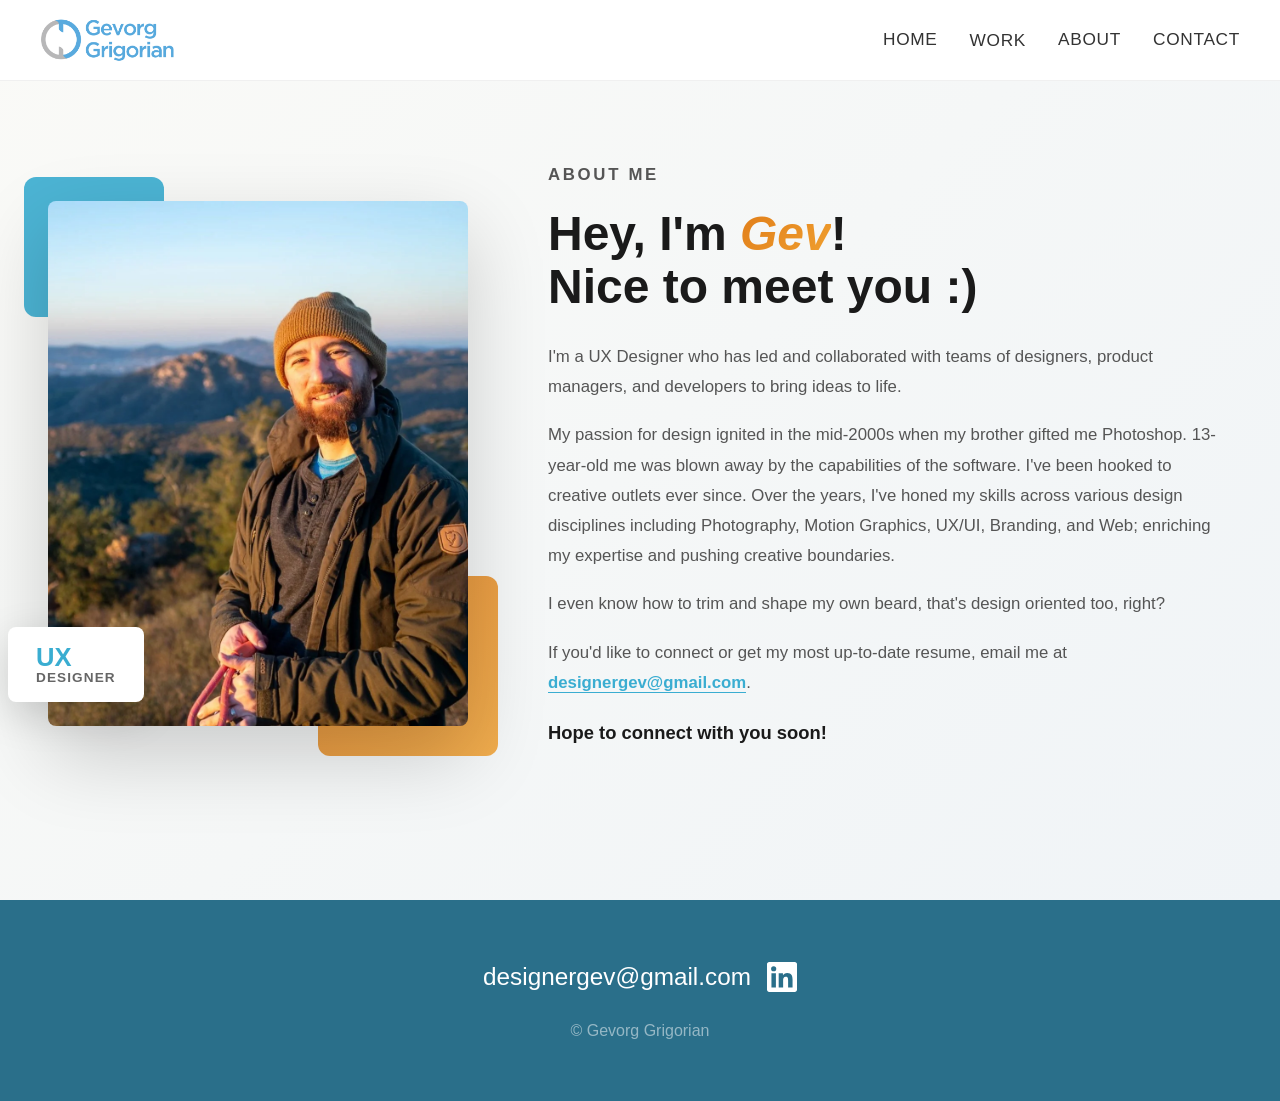
==== commit 9dab7793: "Add files via upload" ====
--- a/about.html
+++ b/about.html
@@ -12,7 +12,7 @@
   <nav class="site-nav">
     <div class="nav-inner">
       <a href="index.html" class="nav-logo">
-        <img src="https://images.squarespace-cdn.com/content/v1/5e78019645630059aea17c07/1584992266800-M5TKYRN9V7KKILRTRA14/Gevorg_grigorian_logo2.png?format=300w" alt="Gev Design">
+        <img src="gevorg-grigorian-logo2.webp" alt="Gev Design">
       </a>
       <ul class="nav-links" id="navLinks">
         <li><a href="index.html">Home</a></li>
@@ -42,7 +42,7 @@
         <div class="about-image-deco about-image-deco--1"></div>
         <div class="about-image-deco about-image-deco--2"></div>
         <div class="about-image">
-          <img src="https://images.squarespace-cdn.com/content/v1/5e78019645630059aea17c07/d8e32f5e-2ee8-4597-884b-61103e35e79b/gev.jpg" alt="Gev Grigorian">
+          <img src="gev.webp" alt="Gev Grigorian">
         </div>
         <div class="about-image-badge">
           <span>UX</span>
@@ -64,10 +64,14 @@
 
   <!-- Footer -->
   <footer class="site-footer">
-    <div class="footer-links">
-      <a href="mailto:designergev@gmail.com">designergev@gmail.com</a>
-      <span class="divider">|</span>
-      <a href="https://www.linkedin.com/in/designergev/" target="_blank" rel="noopener">LinkedIn</a>
+    <div class="footer-inner">
+      <div class="footer-contact">
+        <a href="mailto:designergev&#64;gmail.com">designergev&#64;gmail.com</a>
+        <a href="https://www.linkedin.com/in/designergev/" target="_blank" rel="noopener" class="footer-linkedin" aria-label="LinkedIn">
+          <svg xmlns="http://www.w3.org/2000/svg" width="20" height="20" viewBox="0 0 24 24" fill="currentColor"><path d="M20.447 20.452h-3.554v-5.569c0-1.328-.027-3.037-1.852-3.037-1.853 0-2.136 1.445-2.136 2.939v5.667H9.351V9h3.414v1.561h.046c.477-.9 1.637-1.85 3.37-1.85 3.601 0 4.267 2.37 4.267 5.455v6.286zM5.337 7.433a2.062 2.062 0 01-2.063-2.065 2.064 2.064 0 112.063 2.065zm1.782 13.019H3.555V9h3.564v11.452zM22.225 0H1.771C.792 0 0 .774 0 1.729v20.542C0 23.227.792 24 1.771 24h20.451C23.2 24 24 23.227 24 22.271V1.729C24 .774 23.2 0 22.222 0h.003z"/></svg>
+        </a>
+      </div>
+      <div class="footer-copyright">&copy; Gevorg Grigorian</div>
     </div>
   </footer>
 
--- a/style.css
+++ b/style.css
@@ -1100,39 +1100,212 @@
 
 
 /* ============================================
-   ABOUT PAGE
+   ABOUT PAGE — dimensional creative layout
    ============================================ */
-.about-section {
-  max-width: 1100px;
+.about-hero {
+  position: relative;
+  min-height: 100vh;
+  padding: 160px 48px 100px;
+  background: linear-gradient(135deg, #fafaf7 0%, #f0f4f7 100%);
+  overflow: hidden;
+  cursor: url("data:image/svg+xml,%3Csvg xmlns='http://www.w3.org/2000/svg' width='32' height='32' viewBox='0 0 32 32'%3E%3Cg transform='translate(2 2)'%3E%3Cpath d='M20.5 1.5l6 6-16 16-6 1 1-6z' fill='%23f0a030' stroke='%231a1a1a' stroke-width='1.5' stroke-linejoin='round'/%3E%3Cpath d='M18 4l6 6' stroke='%231a1a1a' stroke-width='1.5'/%3E%3Cpath d='M4.5 24.5l3-1-2-2z' fill='%231a1a1a'/%3E%3C/g%3E%3C/svg%3E") 2 30, auto;
+}
+
+.about-hero a,
+.about-hero button {
+  cursor: pointer;
+}
+
+.particle-canvas {
+  position: absolute;
+  inset: 0;
+  width: 100%;
+  height: 100%;
+  pointer-events: none;
+  z-index: 1;
+}
+
+.about-hero-inner {
+  position: relative;
+  z-index: 2;
+  max-width: 1200px;
   margin: 0 auto;
-  padding: 0 40px 80px;
-  display: flex;
-  align-items: flex-start;
-  gap: 60px;
-  margin-top: 120px;
+  display: grid;
+  grid-template-columns: 420px 1fr;
+  gap: 80px;
+  align-items: center;
+  pointer-events: none;
+}
+
+.about-hero-inner > * {
+  pointer-events: auto;
+}
+
+/* Image with layered dimension */
+.about-image-wrap {
+  position: relative;
+  width: 100%;
+  aspect-ratio: 4 / 5;
 }
 
 .about-image {
-  flex: 0 0 380px;
+  position: relative;
+  z-index: 2;
+  width: 100%;
+  height: 100%;
+  border-radius: 8px;
+  overflow: hidden;
+  box-shadow: 0 30px 80px rgba(0, 0, 0, 0.18);
 }
 
 .about-image img {
   width: 100%;
-  border-radius: 4px;
-}
-
-.about-text {
-  flex: 1;
+  height: 100%;
+  object-fit: cover;
+}
+
+/* Decorative floating shapes behind image */
+.about-image-deco {
+  position: absolute;
+  border-radius: 12px;
+  z-index: 1;
+}
+
+.about-image-deco--1 {
+  top: -24px;
+  left: -24px;
+  width: 140px;
+  height: 140px;
+  background: #3aadd1;
+  opacity: 0.9;
+  animation: floatDeco1 6s ease-in-out infinite;
+}
+
+.about-image-deco--2 {
+  bottom: -30px;
+  right: -30px;
+  width: 180px;
+  height: 180px;
+  background: linear-gradient(135deg, #E07D19, #f0a030);
+  opacity: 0.85;
+  animation: floatDeco2 7s ease-in-out infinite;
+}
+
+@keyframes floatDeco1 {
+  0%, 100% { transform: translate(0, 0) rotate(0deg); }
+  50% { transform: translate(-10px, 12px) rotate(-6deg); }
+}
+
+@keyframes floatDeco2 {
+  0%, 100% { transform: translate(0, 0) rotate(0deg); }
+  50% { transform: translate(12px, -14px) rotate(8deg); }
+}
+
+/* Floating badge */
+.about-image-badge {
+  position: absolute;
+  bottom: 24px;
+  left: -40px;
+  z-index: 3;
+  background: #fff;
+  padding: 16px 28px;
+  border-radius: 8px;
+  box-shadow: 0 12px 40px rgba(0, 0, 0, 0.15);
+  display: flex;
+  flex-direction: column;
+  line-height: 1.1;
+  animation: floatBadge 5s ease-in-out infinite;
+}
+
+.about-image-badge span:first-child {
+  font-size: 1.6rem;
+  font-weight: 700;
+  color: #3aadd1;
+}
+
+.about-image-badge span:last-child {
+  font-size: 0.85rem;
+  font-weight: 600;
+  letter-spacing: 0.08em;
+  text-transform: uppercase;
+  color: #666;
+}
+
+@keyframes floatBadge {
+  0%, 100% { transform: translateY(0); }
+  50% { transform: translateY(-10px); }
+}
+
+/* Text side */
+.about-eyebrow {
+  font-size: 0.85rem;
+  font-weight: 600;
+  letter-spacing: 0.16em;
+  text-transform: uppercase;
+  color: #3aadd1;
+  margin-bottom: 20px;
 }
 
 .about-text h1 {
-  font-size: 2.4rem;
+  font-size: 3rem;
+  font-weight: 700;
+  line-height: 1.1;
+  margin-bottom: 28px;
+  color: #1a1a1a;
+}
+
+.about-text h1 em {
+  font-style: italic;
+  background: linear-gradient(135deg, #E07D19, #f0a030);
+  -webkit-background-clip: text;
+  -webkit-text-fill-color: transparent;
+  background-clip: text;
+}
+
+.wave {
+  display: inline-block;
+  animation: wave 2.5s ease-in-out infinite;
+  transform-origin: 70% 70%;
+}
+
+@keyframes wave {
+  0%, 60%, 100% { transform: rotate(0deg); }
+  10%, 30% { transform: rotate(14deg); }
+  20% { transform: rotate(-8deg); }
+  40% { transform: rotate(14deg); }
+}
+
+.about-lead {
+  font-size: 1.25rem;
+  line-height: 1.6;
+  color: #333;
   margin-bottom: 24px;
+  font-weight: 500;
 }
 
 .about-text p {
   font-size: 1.05rem;
-  line-height: 1.85;
+  line-height: 1.8;
+  color: #555;
+  margin-bottom: 18px;
+}
+
+.about-email {
+  color: #3aadd1;
+  font-weight: 600;
+  border-bottom: 1px solid #3aadd1;
+  transition: opacity 0.2s;
+}
+
+.about-email:hover {
+  opacity: 0.7;
+}
+
+.about-signoff {
+  font-size: 1.15rem !important;
+  font-weight: 600;
+  color: #1a1a1a !important;
+  margin-top: 8px;
 }
 
 
@@ -1167,6 +1340,107 @@
   border-color: #1a1a1a;
 }
 
+/* --- Contact Form --- */
+.contact-form {
+  max-width: 640px;
+  margin: 48px auto 0;
+  text-align: left;
+}
+
+.contact-form .form-row {
+  display: flex;
+  gap: 20px;
+}
+
+.contact-form .form-row .form-field {
+  flex: 1;
+}
+
+.contact-form .form-field {
+  margin-bottom: 20px;
+}
+
+.contact-form label {
+  display: block;
+  font-size: 0.85rem;
+  font-weight: 600;
+  letter-spacing: 0.04em;
+  text-transform: uppercase;
+  color: #666;
+  margin-bottom: 8px;
+}
+
+.contact-form input,
+.contact-form textarea {
+  width: 100%;
+  padding: 14px 16px;
+  font-size: 1rem;
+  font-family: inherit;
+  color: #1a1a1a;
+  background: #fafafa;
+  border: 1px solid #e0e0e0;
+  border-radius: 8px;
+  transition: border-color 0.2s, background 0.2s;
+  box-sizing: border-box;
+}
+
+.contact-form input:focus,
+.contact-form textarea:focus {
+  outline: none;
+  border-color: #3aadd1;
+  background: #fff;
+}
+
+.contact-form textarea {
+  resize: vertical;
+  min-height: 140px;
+}
+
+.contact-form .btn-primary {
+  border: none;
+  cursor: pointer;
+  margin-top: 8px;
+}
+
+/* Honeypot — visually hidden but present in DOM for bots */
+.form-hp {
+  position: absolute;
+  left: -9999px;
+  width: 1px;
+  height: 1px;
+  overflow: hidden;
+}
+
+/* Status message */
+.form-status {
+  margin-top: 20px !important;
+  font-size: 0.95rem;
+  font-weight: 500;
+  min-height: 1.2em;
+}
+
+.form-status--pending { color: #888; }
+.form-status--success { color: #2e9e5b; }
+.form-status--error { color: #d64545; }
+
+/* Alt contact methods below form */
+.contact-alt {
+  margin-top: 48px;
+  padding-top: 32px;
+  border-top: 1px solid #eee;
+}
+
+.contact-alt p {
+  font-size: 1rem !important;
+  color: #666;
+  margin-bottom: 8px !important;
+}
+
+.contact-email-link {
+  color: #3aadd1 !important;
+  border-bottom-color: #3aadd1 !important;
+}
+
 
 /* ============================================
    FOOTER
@@ -1291,6 +1565,12 @@
   /* Sections wrap */
   .sections-wrap {
     padding: 40px 16px 16px;
+  }
+
+  /* Contact form stacks on mobile */
+  .contact-form .form-row {
+    flex-direction: column;
+    gap: 0;
   }
 
   .card-section {
@@ -1525,15 +1805,27 @@
   }
 
   /* About */
-  .about-section {
-    flex-direction: column;
-    margin-top: 100px;
-    gap: 32px;
-  }
-
-  .about-image {
-    flex: none;
+  .about-hero {
+    padding: 120px 24px 80px;
+  }
+
+  .about-hero-inner {
+    grid-template-columns: 1fr;
+    gap: 80px;
+    max-width: 500px;
+  }
+
+  .about-image-wrap {
     max-width: 340px;
+    margin: 0 auto;
+  }
+
+  .about-text h1 {
+    font-size: 2.2rem;
+  }
+
+  .about-lead {
+    font-size: 1.1rem;
   }
 
   /* Stats */
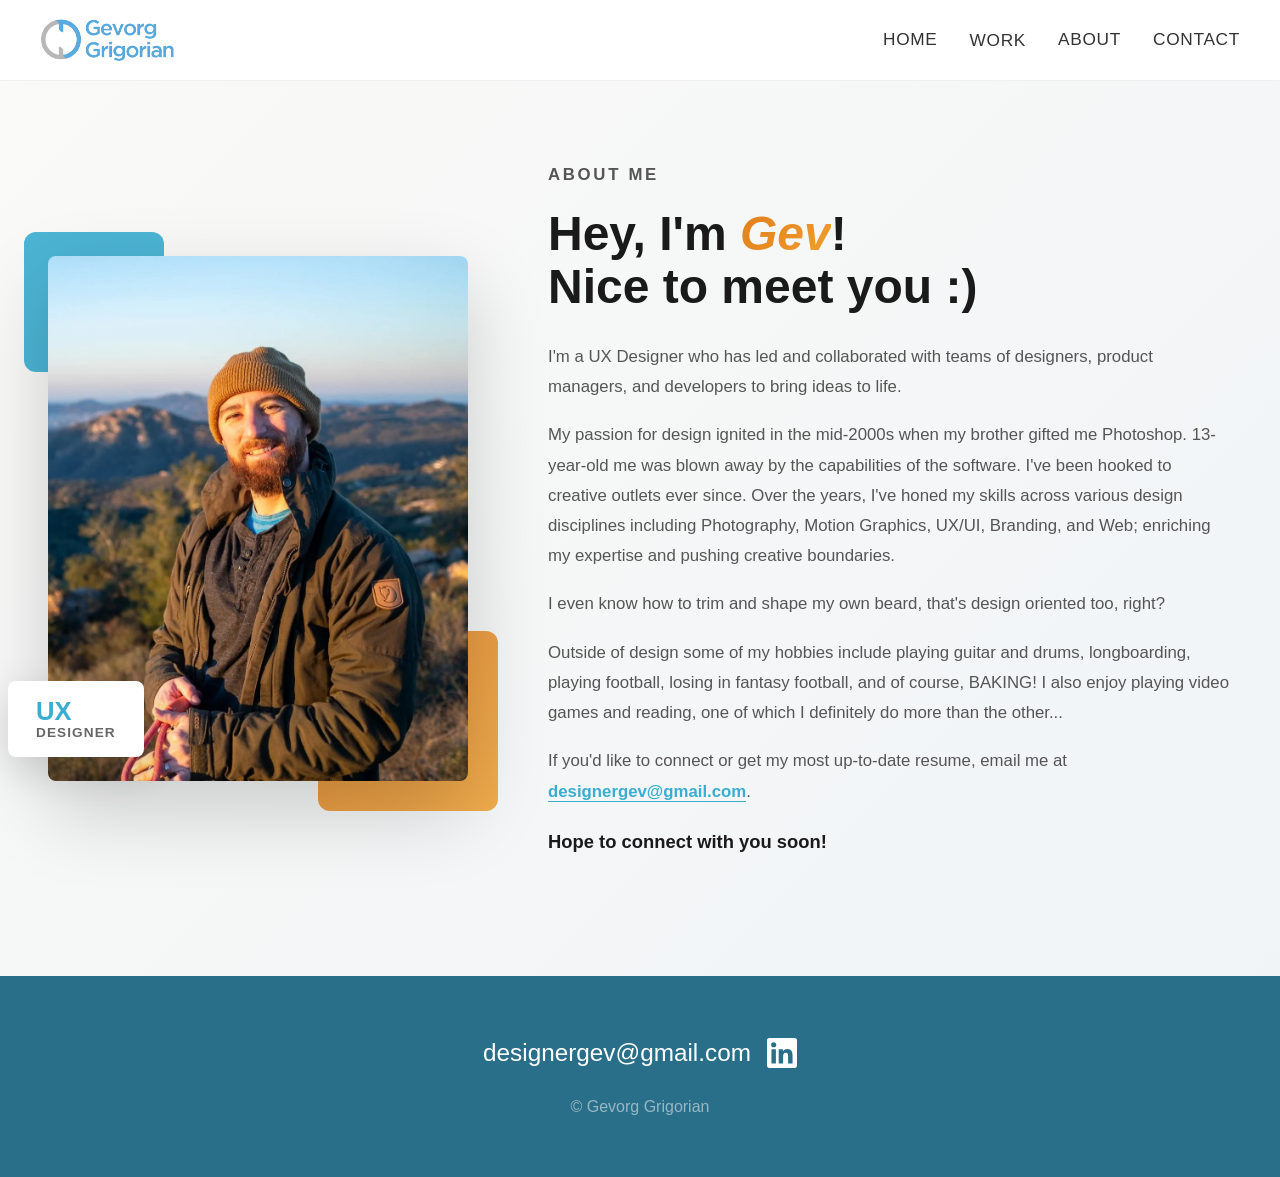
==== commit c0482ace: "Update about.html" ====
--- a/about.html
+++ b/about.html
@@ -55,6 +55,7 @@
         <p class="about-lead">I'm a UX Designer who has led and collaborated with teams of designers, product managers, and developers to bring ideas to life.</p>
         <p>My passion for design ignited in the mid-2000s when my brother gifted me Photoshop. 13-year-old me was blown away by the capabilities of the software. I've been hooked to creative outlets ever since. Over the years, I've honed my skills across various design disciplines including Photography, Motion Graphics, UX/UI, Branding, and Web; enriching my expertise and pushing creative boundaries.</p>
         <p>I even know how to trim and shape my own beard, that's design oriented too, right?</p>
+         <p>Outside of design some of my hobbies include playing guitar and drums, longboarding, playing football, losing in fantasy football, and of course, BAKING! I also enjoy playing video games and reading, one of which I definitely do more than the other...</p>
         <p>If you'd like to connect or get my most up-to-date resume, email me at <a href="mailto:designergev@gmail.com" class="about-email">designergev@gmail.com</a>.</p>
         <p class="about-signoff">Hope to connect with you soon!</p>
       </div>
--- a/style.css
+++ b/style.css
@@ -247,6 +247,63 @@
   margin-top: 0;
 }
 
+/* Interactive hero — pencil cursor scoped to hero only */
+.hero--interactive {
+  cursor: url("data:image/svg+xml,%3Csvg xmlns='http://www.w3.org/2000/svg' width='32' height='32' viewBox='0 0 32 32'%3E%3Cg transform='translate(2 2)'%3E%3Cpath d='M20.5 1.5l6 6-16 16-6 1 1-6z' fill='%23f0a030' stroke='%231a1a1a' stroke-width='1.5' stroke-linejoin='round'/%3E%3Cpath d='M18 4l6 6' stroke='%231a1a1a' stroke-width='1.5'/%3E%3Cpath d='M4.5 24.5l3-1-2-2z' fill='%231a1a1a'/%3E%3C/g%3E%3C/svg%3E") 2 30, auto;
+}
+
+.hero--interactive a,
+.hero--interactive button {
+  cursor: pointer;
+}
+
+.hero-particle-canvas {
+  position: absolute;
+  inset: 0;
+  width: 100%;
+  height: 100%;
+  z-index: 2;
+  pointer-events: none;
+}
+
+/* UX Designer badge — top right, with padding so it clears the nav */
+.hero-badge {
+  position: absolute;
+  z-index: 3;
+  top: 120px;
+  right: 48px;
+  background: #fff;
+  padding: 16px 28px;
+  border-radius: 6px;
+  box-shadow: 0 16px 44px rgba(0, 0, 0, 0.28);
+  display: flex;
+  flex-direction: column;
+  line-height: 1.1;
+  animation: heroBadgeFloat 5s ease-in-out infinite;
+  pointer-events: none;
+}
+
+.hero-badge span:first-child {
+  font-size: 1.7rem;
+  font-weight: 700;
+  color: #3aadd1;
+}
+
+.hero-badge span:last-child {
+  font-size: 0.85rem;
+  font-weight: 600;
+  letter-spacing: 0.08em;
+  text-transform: uppercase;
+  color: #666;
+}
+
+@keyframes heroBadgeFloat {
+  0%, 100% { transform: translateY(0); }
+  50% { transform: translateY(-10px); }
+}
+
+/* Content above particle canvas handled in .hero-content rule below */
+
 .hero-bg {
   position: absolute;
   inset: 0;
@@ -261,7 +318,7 @@
 
 .hero-content {
   position: relative;
-  z-index: 1;
+  z-index: 4;
   max-width: 580px;
   padding: 80px 24px 0;
   margin-right: auto;
@@ -652,13 +709,21 @@
   max-height: 600px;
   overflow: hidden;
   margin-top: 80px;
+  background: #7ea9cf;
 }
 
 .case-hero img {
   width: 100%;
   height: 100%;
   object-fit: cover;
-}
+  display: block;
+}
+
+/* Per-page hero background colors (match each hero image edge) */
+.case-hero--viking { background: #7ea9cf; }
+.case-hero--strategic { background: #C2E6F7; }
+.case-hero--widget { background: #5BB6E9; }
+.case-hero--hilton { background: #F9F4DA; }
 
 
 /* ============================================
@@ -781,6 +846,24 @@
   display: flex;
   align-items: center;
   justify-content: center;
+}
+
+/* Full-bleed image — breaks out of case-content max-width */
+.case-image-fullbleed {
+  position: relative;
+  left: 50%;
+  right: 50%;
+  margin-left: -50vw;
+  margin-right: -50vw;
+  width: 100vw;
+  margin-top: 48px;
+  margin-bottom: 48px;
+}
+
+.case-image-fullbleed img {
+  width: 100%;
+  height: auto;
+  display: block;
 }
 
 .case-image-block img {
@@ -1089,7 +1172,6 @@
   letter-spacing: 0.04em;
   text-transform: uppercase;
   transition: all 0.3s;
-  margin: 24px 0;
 }
 
 .prototype-link:hover {
@@ -1162,6 +1244,7 @@
   width: 100%;
   height: 100%;
   object-fit: cover;
+  object-position: 68% 20%;
 }
 
 /* Decorative floating shapes behind image */
@@ -1515,6 +1598,20 @@
   margin-top: 48px;
 }
 
+/* Full-bleed CTA — solid dark fill (replaces old banner image) */
+.bottom-cta--fullbleed {
+  background: #f0f4f7;
+  margin-top: 0;
+}
+
+.bottom-cta--fullbleed h2 {
+  color: #1a1a1a;
+}
+
+.bottom-cta--fullbleed h2 strong {
+  color: #3aadd1;
+}
+
 .bottom-cta h2 {
   font-size: 3.6rem;
   margin-bottom: 32px;
@@ -1562,6 +1659,9 @@
    RESPONSIVE
    ============================================ */
 @media (max-width: 968px) {
+  /* Hide hero badge on mobile — would crowd the text */
+  .hero-badge { display: none; }
+
   /* Sections wrap */
   .sections-wrap {
     padding: 40px 16px 16px;
@@ -1591,7 +1691,9 @@
     align-items: center;
     justify-content: flex-start;
     padding-top: 48px;
-    gap: 24px;
+    gap: 0;
+    z-index: 9999;
+    overflow-y: auto;
   }
 
   .nav-links.open {
@@ -1600,6 +1702,28 @@
 
   .nav-hamburger {
     display: block;
+    z-index: 10000;
+  }
+
+  .nav-links > li {
+    width: 100%;
+    text-align: center;
+    border-bottom: 1px solid #f0f0f0;
+  }
+
+  .nav-links > li > a,
+  .nav-dropdown-toggle {
+    display: block;
+    padding: 20px 0;
+    font-size: 1.1rem;
+    width: 100%;
+  }
+
+  .dropdown-parent {
+    display: flex;
+    flex-direction: column;
+    align-items: center;
+    width: 100%;
   }
 
   .nav-dropdown {
@@ -1608,13 +1732,18 @@
     opacity: 1;
     visibility: visible;
     transform: none;
-    padding: 0;
+    padding: 0 0 12px;
     min-width: auto;
     text-align: center;
+    background: #fafafa;
+    border-radius: 0;
+    width: 100%;
   }
 
   .nav-dropdown a {
-    padding: 8px 0;
+    padding: 14px 0;
+    font-size: 0.95rem;
+    color: #555;
   }
 
   /* Hero */
